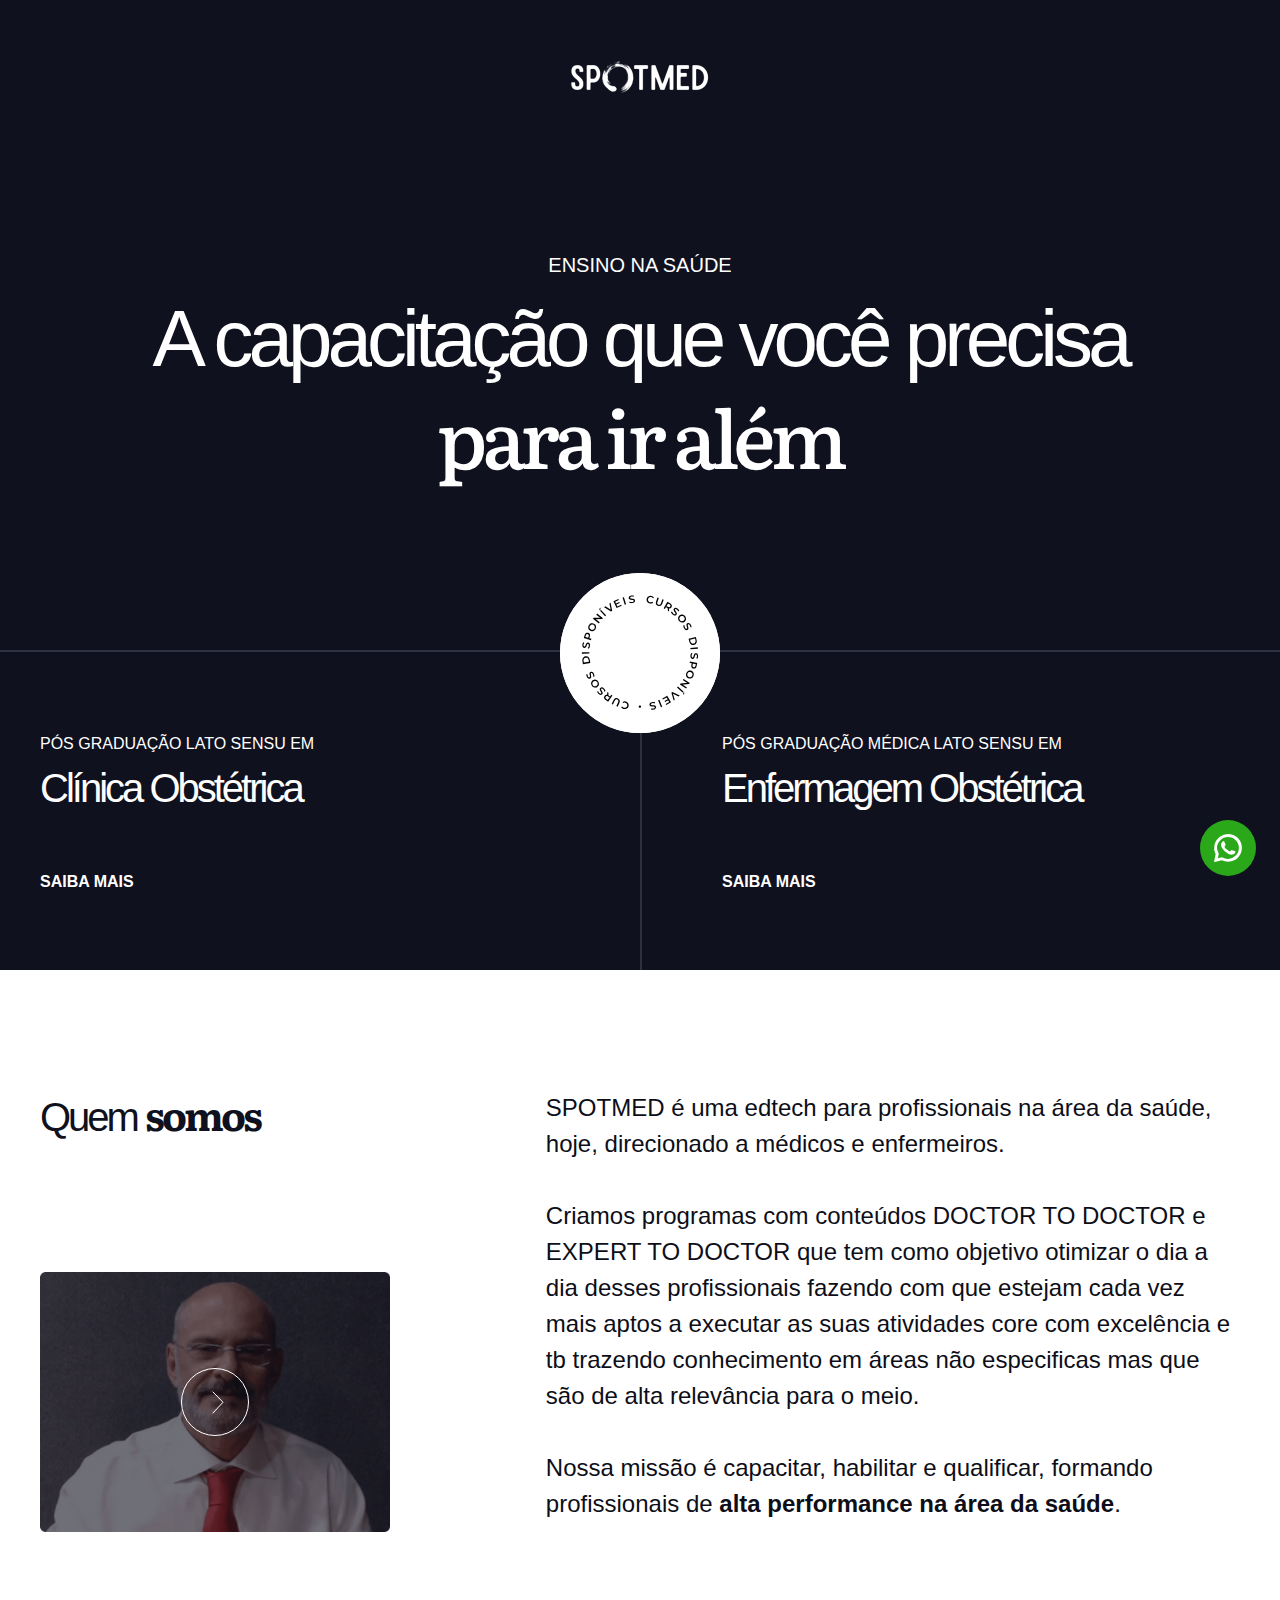
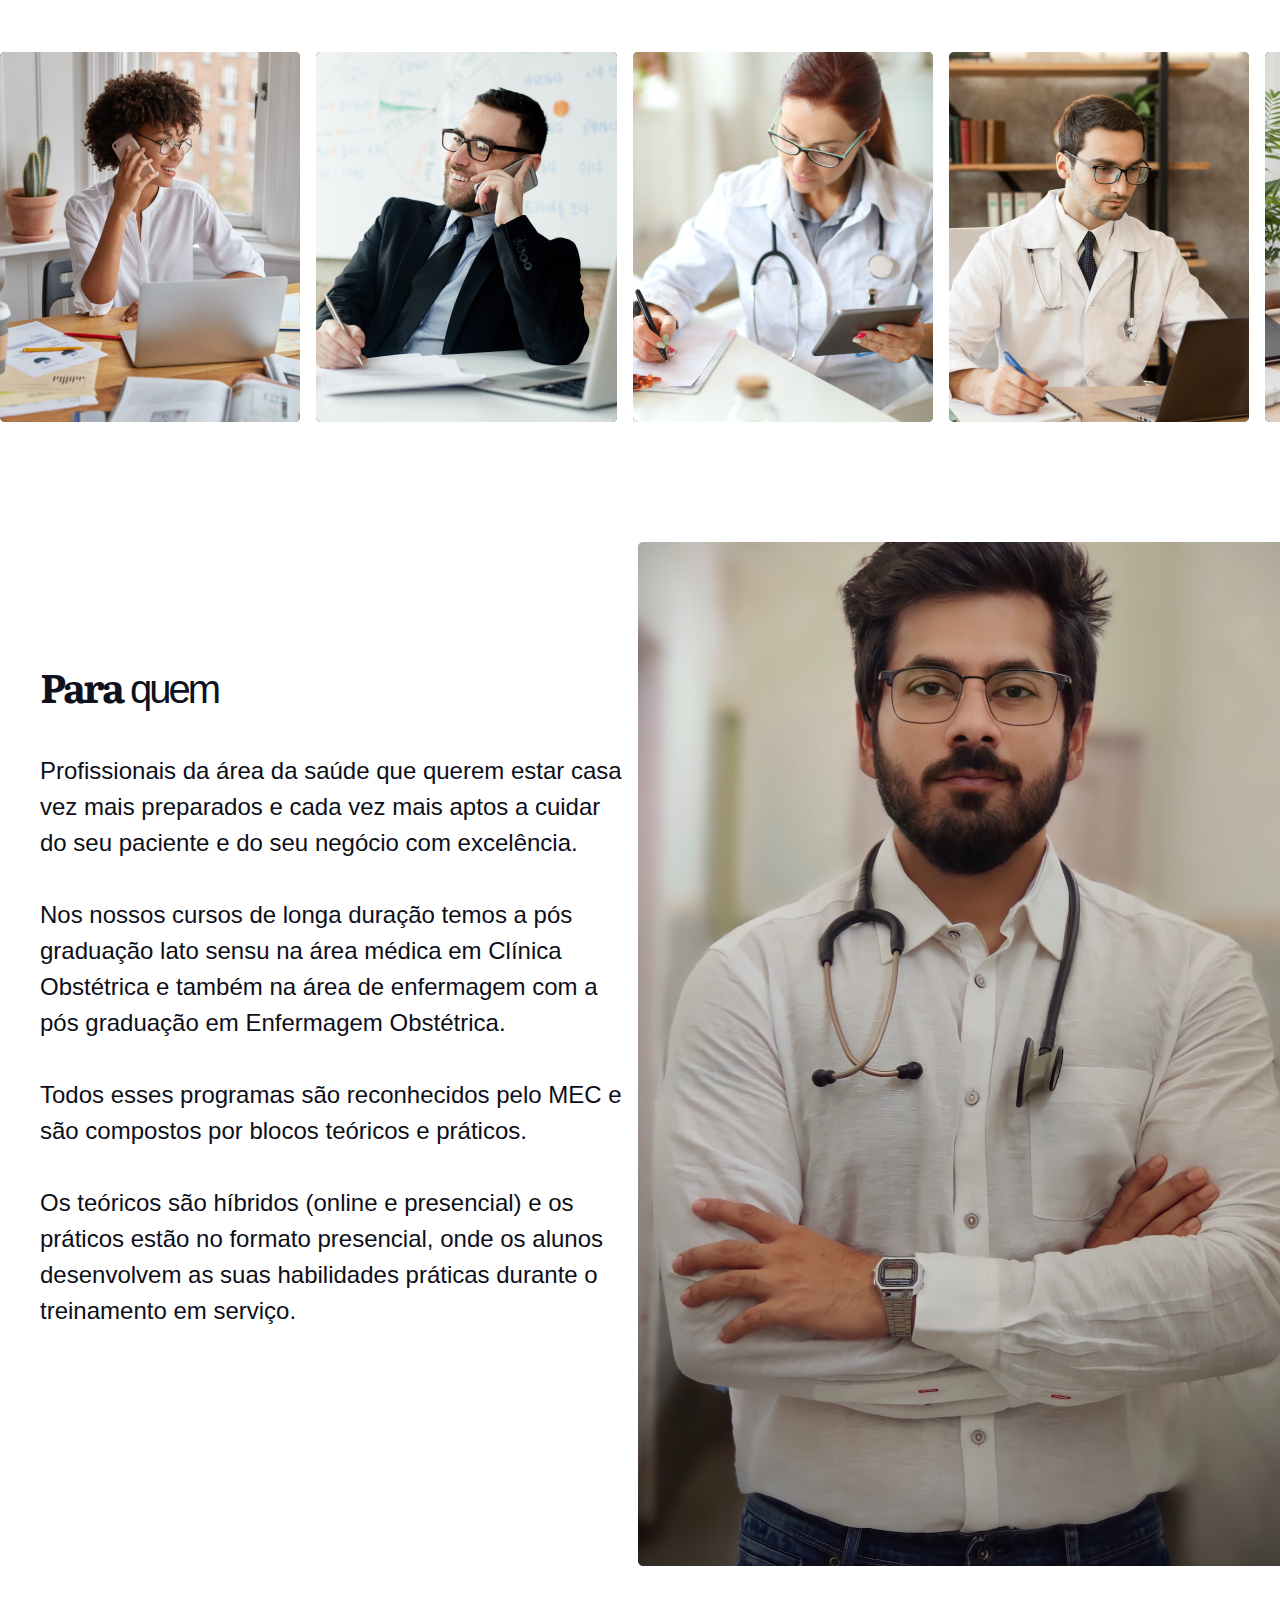
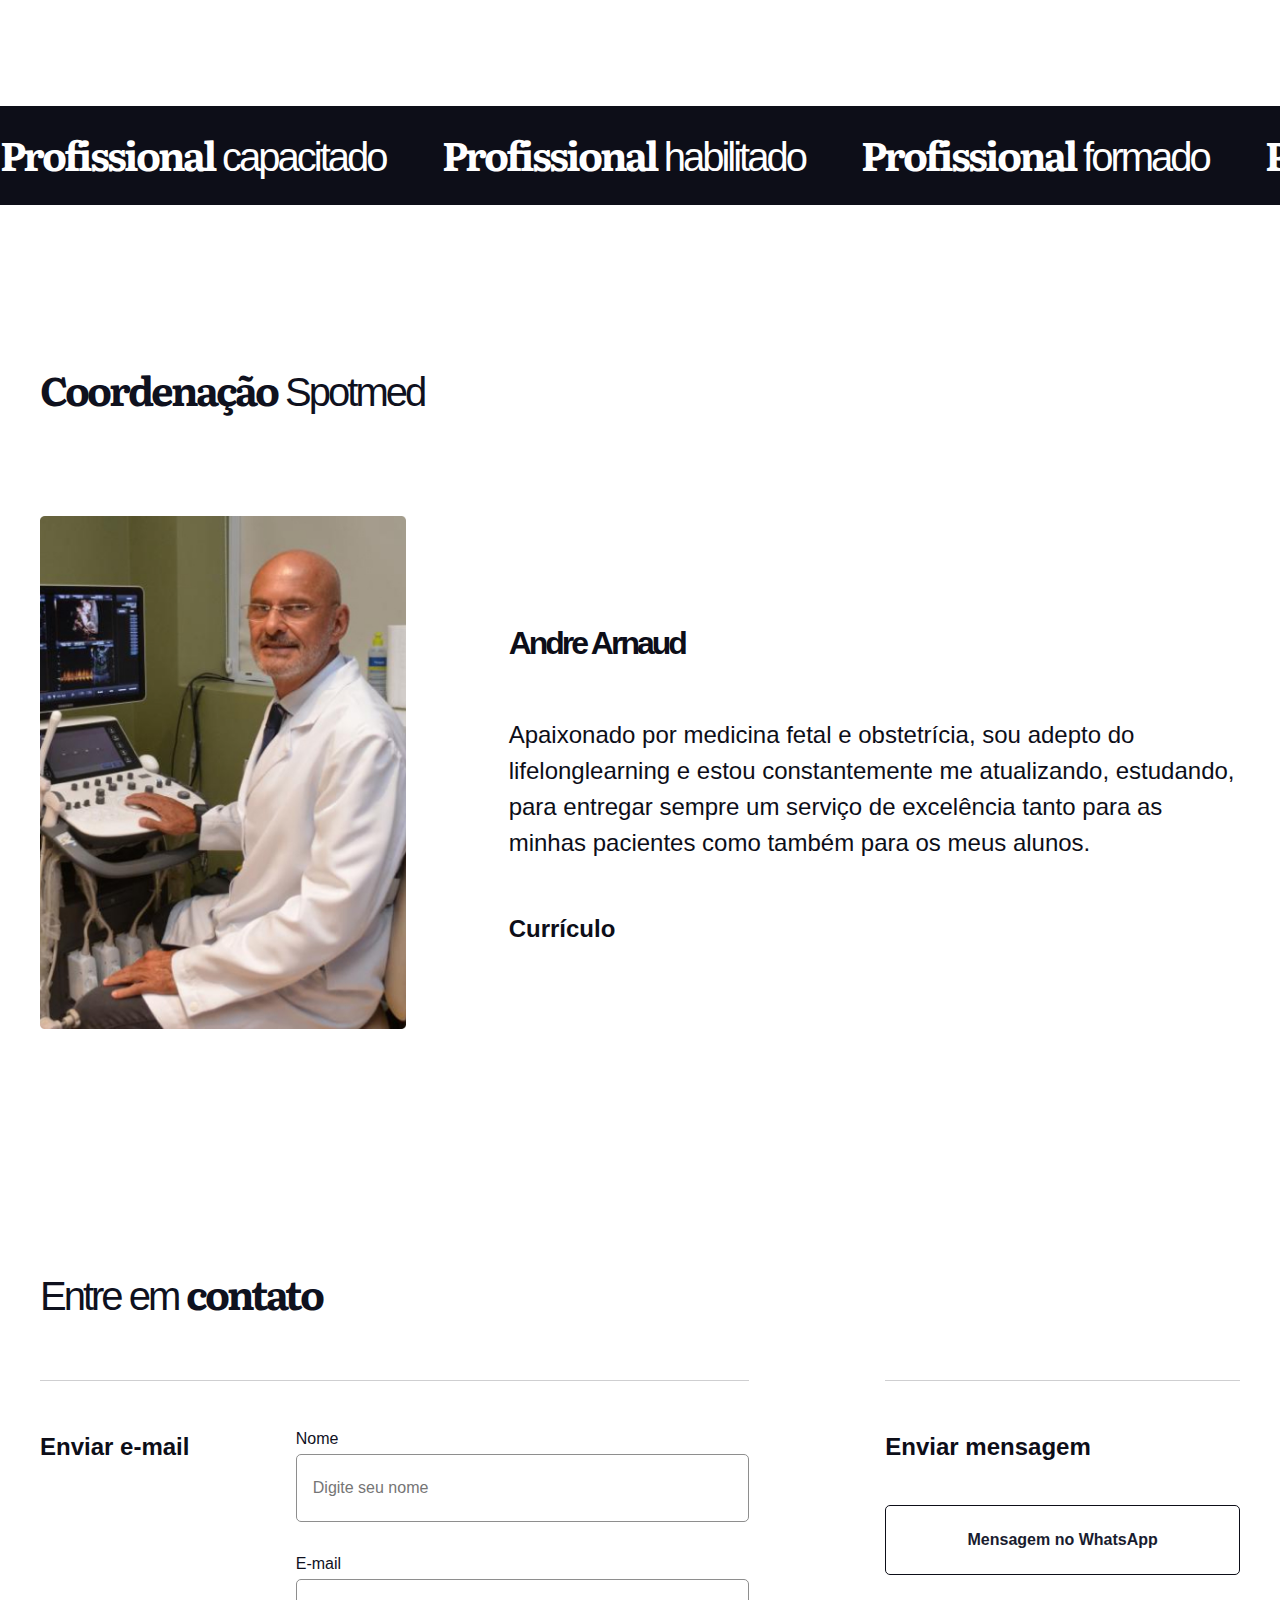
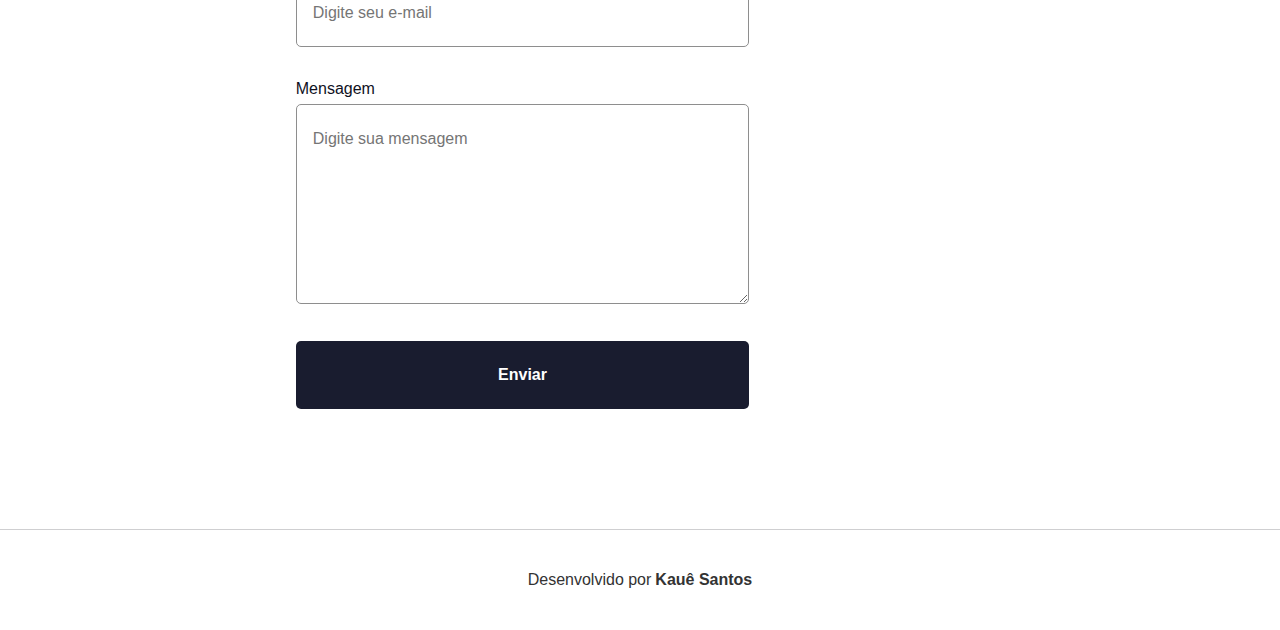
==== index.html @ 3d5985c7 "V1" ====
<!DOCTYPE html><!--  This site was created in Webflow. https://www.webflow.com  -->
<!--  Last Published: Fri Dec 16 2022 20:07:36 GMT+0000 (Coordinated Universal Time)  -->
<html data-wf-page="637b65adceb5f775b79959bf" data-wf-site="637b65adceb5f7bc689959be">
<head>
  <meta charset="utf-8">
  <title>Spotmed</title>
  <meta content="A capacitação que você precisa para ir além" name="description">
  <meta content="Spotmed" property="og:title">
  <meta content="A capacitação que você precisa para ir além" property="og:description">
  <meta content="https://uploads-ssl.webflow.com/637b65adceb5f7bc689959be/637e65fcff345bec35f8fdf8_spotmed-thumbnail.png" property="og:image">
  <meta content="Spotmed" property="twitter:title">
  <meta content="A capacitação que você precisa para ir além" property="twitter:description">
  <meta content="https://uploads-ssl.webflow.com/637b65adceb5f7bc689959be/637e65fcff345bec35f8fdf8_spotmed-thumbnail.png" property="twitter:image">
  <meta property="og:type" content="website">
  <meta content="summary_large_image" name="twitter:card">
  <meta content="width=device-width, initial-scale=1" name="viewport">
  <meta content="Webflow" name="generator">
  <link href="css/normalize.css" rel="stylesheet" type="text/css">
  <link href="css/webflow.css" rel="stylesheet" type="text/css">
  <link href="css/spotmed.webflow.css" rel="stylesheet" type="text/css">
  <script src="https://ajax.googleapis.com/ajax/libs/webfont/1.6.26/webfont.js" type="text/javascript"></script>
  <script type="text/javascript">WebFont.load({  google: {    families: ["Montserrat:100,100italic,200,200italic,300,300italic,400,400italic,500,500italic,600,600italic,700,700italic,800,800italic,900,900italic"]  }});</script>
  <!-- [if lt IE 9]><script src="https://cdnjs.cloudflare.com/ajax/libs/html5shiv/3.7.3/html5shiv.min.js" type="text/javascript"></script><![endif] -->
  <script type="text/javascript">!function(o,c){var n=c.documentElement,t=" w-mod-";n.className+=t+"js",("ontouchstart"in o||o.DocumentTouch&&c instanceof DocumentTouch)&&(n.className+=t+"touch")}(window,document);</script>
  <link href="images/favicon.ico" rel="shortcut icon" type="image/x-icon">
  <link href="images/webclip.png" rel="apple-touch-icon">
</head>
<body>
  <div class="page-wrapper">
    <div class="main-wrapper">
      <div class="section_top-bar">
        <div class="padding-global">
          <div class="container-medium">
            <div class="top-bar_wrapper">
              <a href="index.html" aria-current="page" class="w-inline-block w--current"><img src="images/logo.png" loading="eager" alt="" class="image-2"></a>
            </div>
          </div>
        </div>
      </div>
      <div class="section_hero">
        <div class="padding-global">
          <div class="container-medium">
            <div class="hero_heading">
              <div class="text-block-3">Ensino na saúde</div>
              <h1 class="heading_hero">A capacitação que você precisa <span class="text-span">para ir além</span></h1>
            </div>
          </div>
        </div>
      </div>
      <div class="section_courses">
        <div class="padding-global">
          <div class="container-medium">
            <div class="div-block">
              <div id="w-node-_5ee9c737-4571-f274-410d-9f2b45772393-b79959bf" class="div-block-4-copy">
                <div class="div-block-3">
                  <div class="text-block">PÓS GRADUAÇÃO LATO SENSU EM</div>
                  <h2>Clínica Obstétrica<br></h2>
                </div>
                <div data-w-id="163ac5d1-f07c-6638-040e-355cf6f81627" class="div-block-22">
                  <a href="https://andrearnaud.com.br/posgraduacao/medica" target="_blank" class="link">saiba mais</a>
                  <a href="https://andrearnaud.com.br/posgraduacao/medica" target="_blank" class="link">saiba mais</a>
                </div>
              </div>
              <div id="w-node-_576d6e1a-5d52-4723-5540-8eb349093f00-b79959bf" class="div-block-4">
                <div class="div-block-3">
                  <div class="text-block">pós graduação médica lato sensu em</div>
                  <h2>Enfermagem Obstétrica</h2>
                </div>
                <div data-w-id="7705d9a6-7704-c09e-1c40-583b5e34e525" class="div-block-24">
                  <a href="https://andrearnaud.com.br/posgraduacao/enfermagem/" target="_blank" class="link">saiba mais</a>
                  <a href="https://andrearnaud.com.br/posgraduacao/enfermagem/" target="_blank" class="link">saiba mais</a>
                </div>
              </div>
            </div>
          </div>
        </div>
        <div data-w-id="55543487-7013-89ac-0720-28fe3866031a" class="div-block-2"><img src="images/cursos-disponiveis-circulo.svg" loading="eager" alt=""></div>
      </div>
      <div class="section_about">
        <div class="padding-global">
          <div class="container-medium">
            <div class="div-block-5">
              <div id="w-node-_0c292c30-9548-0a54-a852-3260965dc331-b79959bf" class="div-block-19">
                <h2 class="heading-2">Quem <span class="text-span-2">somos</span></h2>
                <div data-w-id="49a273c5-d40f-835d-854b-d649c1923191" class="div-block-20"><img src="images/bg_video-andre.png" loading="lazy" sizes="(max-width: 479px) 89vw, (max-width: 767px) 90vw, (max-width: 991px) 92vw, 350px" srcset="images/bg_video-andre-p-500.png 500w, images/bg_video-andre-p-800.png 800w, images/bg_video-andre.png 936w" alt="" class="image-6"><img src="images/icon_play-video.svg" loading="lazy" alt="" class="image-7"></div>
              </div>
              <div id="w-node-_3ac12c4c-2788-8532-a6ae-b1ebdb1619be-b79959bf">
                <p>SPOTMED é uma edtech para profissionais na área da saúde, hoje, direcionado a médicos e enfermeiros. <br><br>Criamos programas com conteúdos DOCTOR TO DOCTOR e EXPERT TO DOCTOR que tem como objetivo otimizar o dia a dia desses profissionais fazendo com que estejam cada vez mais aptos a executar as suas atividades core com excelência e tb trazendo conhecimento em áreas não especificas mas que são de alta relevância para o meio. <br><br>Nossa missão é capacitar, habilitar e qualificar, formando profissionais de <strong>alta performance na área da saúde</strong>.</p>
              </div>
            </div>
          </div>
        </div>
        <div data-w-id="7ab8a951-f94f-a4a1-ee45-cb39a89fdb87" class="about_slide-photos"><img src="images/photo-slide-07.jpg" loading="eager" alt="" class="image"><img src="images/photo-slide-03.jpg" loading="eager" alt="" class="image"><img src="images/photo-slide-02.jpg" loading="eager" alt="" class="image"><img src="images/photo-slide-04.jpg" loading="eager" alt="" class="image"><img src="images/photo-slide-06.jpg" loading="eager" alt="" class="image"><img src="images/photo-slide-07.jpg" loading="eager" alt="" class="image"><img src="images/photo-slide-03.jpg" loading="eager" alt="" class="image"><img src="images/photo-slide-02.jpg" loading="eager" alt="" class="image"><img src="images/photo-slide-04.jpg" loading="eager" alt="" class="image"><img src="images/photo-slide-06.jpg" loading="eager" alt="" class="image"><img src="images/photo-slide-07.jpg" loading="eager" alt="" class="image"></div>
      </div>
      <div class="section_persona">
        <div class="padding-global">
          <div class="container-medium">
            <div class="div-block-8">
              <h2 class="heading-2"><span class="text-span-2">Para</span> quem</h2>
              <div class="div-block-18">
                <p>Profissionais da área da saúde que querem estar casa vez mais preparados e cada vez mais aptos a cuidar do seu paciente e do seu negócio com excelência.<br><br>Nos nossos cursos de longa duração temos a pós graduação lato sensu na área médica em Clínica Obstétrica e também na área de enfermagem com a pós graduação em Enfermagem Obstétrica. <br><br>Todos esses programas são reconhecidos pelo MEC e são compostos por blocos teóricos e práticos. <br><br>Os teóricos são híbridos (online e presencial) e os práticos estão no formato presencial, onde os alunos desenvolvem as suas habilidades práticas durante o treinamento em serviço.</p>
              </div>
            </div>
          </div>
        </div>
      </div>
      <div class="faixa_slide-text">
        <div data-w-id="21fd3f3d-d890-0472-a5e5-da6bb4104ad5" class="div-block-11">
          <h2 class="heading-3"><span class="text-span-2">Profissional</span> capacitado</h2>
          <h2 class="heading-3"><span class="text-span-2">Profissional</span> habilitado</h2>
          <h2 class="heading-3"><span class="text-span-2">Profissional</span> formado</h2>
          <h2 class="heading-3"><span class="text-span-2">Profissional</span> especializado</h2>
          <h2 class="heading-3"><span class="text-span-2">Profissional</span> qualificado</h2>
          <h2 class="heading-3"><span class="text-span-2">Profissional</span> atualizado</h2>
          <h2 class="heading-3"><span class="text-span-2">Profissional</span> capacitado</h2>
          <h2 class="heading-3"><span class="text-span-2">Profissional</span> habilitado</h2>
          <h2 class="heading-3"><span class="text-span-2">Profissional</span> formado</h2>
          <h2 class="heading-3"><span class="text-span-2">Profissional</span> especializado</h2>
          <h2 class="heading-3"><span class="text-span-2">Profissional</span> qualificado</h2>
          <h2 class="heading-3"><span class="text-span-2">Profissional</span> atualizado</h2>
        </div>
      </div>
      <div class="section_coordination">
        <div class="padding-global">
          <div class="container-medium">
            <h2 class="heading-2"><span class="text-span-2">Coordenação</span> Spotmed</h2>
            <div class="div-block-6">
              <div id="w-node-a9224ac8-de25-0161-07e4-67fb82f322cc-b79959bf"><img src="images/photo-andre-arnaud.jpg" loading="eager" alt="" class="image-5"></div>
              <div id="w-node-f9cae106-705c-5959-0cd9-8980eaf3cc8b-b79959bf" class="div-block-7">
                <h3>Andre Arnaud</h3>
                <p>Apaixonado por medicina fetal e obstetrícia, sou adepto do lifelonglearning e estou constantemente me atualizando, estudando, para entregar sempre um serviço de excelência tanto para as minhas pacientes como também para os meus alunos.</p>
                <div data-w-id="2bcd1726-b947-eb28-5178-3e3222792253" class="div-block-23">
                  <a href="http://buscatextual.cnpq.br/buscatextual/visualizacv.do?metodo=apresentar&amp;id=K8580417Y7" target="_blank" class="link-2">Currículo</a>
                  <a href="http://buscatextual.cnpq.br/buscatextual/visualizacv.do?metodo=apresentar&amp;id=K8580417Y7" target="_blank" class="link-2">Currículo</a>
                </div>
              </div>
            </div>
          </div>
        </div>
      </div>
      <div class="section_contact">
        <div class="padding-global">
          <div class="container-medium">
            <div>
              <h2 class="heading-2">Entre em <span class="text-span-2">contato</span></h2>
              <div class="div-block-13">
                <div id="w-node-_58e1477d-4371-394f-a081-03e56dda0ffb-b79959bf" class="block_email">
                  <p class="txt_enviar-email">Enviar e-mail</p>
                  <div class="html-embed w-embed">
                    <!--  Form  -->
                    <form action="https://paginas.rocks/capture" method="post">
                      <input id="id" name="id" type="hidden" value="671595">
                      <input id="mid" name="mid" type="hidden" value="671595">
                      <input id="pid" name="pid" type="hidden" value="21277876">
                      <input id="list_id" name="list_id" type="hidden" value="671595">
                      <input id="provider" name="provider" type="hidden" value="leadlovers">
                      <label style="font-weight: 500; font-size: 16px; color: #0f111e;" for="name">Nome</label>
                      <input style="font-size: 16px; margin-bottom: 32px; padding: 24px 16px 24px 16px; border: 1px solid #8E8E8E; border-radius: 5px; width: 100%;" class="form-control form-ll" id="name" name="name" placeholder="Digite seu nome" type="text">
                      <label style="font-weight: 500; font-size: 16px; color: #0f111e;" for="email">E-mail</label>
                      <input style="font-size: 16px; margin-bottom: 32px; padding: 24px 16px 24px 16px; border: 1px solid #8E8E8E; border-radius: 5px; width: 100%;" class="form-control form-ll" id="email" name="email" placeholder="Digite seu e-mail" type="text">
                      <label style="font-weight: 500; font-size: 16px; color: #0f111e;" for="message">Mensagem</label>
                      <textarea class="form-control form-ll" id="message" name="message" placeholder="Digite sua mensagem" maxlength="500" style="font-size: 16px; margin-bottom: 32px; padding: 24px 16px 24px 16px; border: 1px solid #8E8E8E; border-radius: 5px; width: 100%; height: 200px;"></textarea>
                      <button class="btn btn-danger" style="font-size: 16px; font-weight: 600; width: 100%; border-radius: 5px; color: #FFFFFF; padding: 24px 24px 24px 24px; background-color: #191C2F; border-color: rgba(0, 0, 0, 1) !important;" type="submit">Enviar</button>
                      <input type="hidden" id="source" name="source" value="">
                      <img src="https://llimages.com/redirect/redirect.aspx?A=V&p=21277876&m=671595" style="display: none;">
                    </form>
                  </div>
                </div>
                <div id="w-node-_35d7472b-c0cd-7012-dc5b-62f08a98d119-b79959bf" class="block_mensagem">
                  <p class="paragraph">Enviar mensagem</p>
                  <a href="#" class="button_whatsapp-large w-button">Mensagem no WhatsApp</a>
                </div>
              </div>
            </div>
          </div>
        </div>
      </div>
      <div class="section_footer">
        <div class="padding-global">
          <div class="container-medium">
            <div>
              <div class="text-block-2">Desenvolvido por <span class="text-span-3">Kauê Santos</span></div>
            </div>
          </div>
        </div>
      </div>
      <a href="#" class="button_whatsapp w-inline-block"><img src="images/whatsapp.svg" loading="lazy" alt="" class="image-3"></a>
      <div class="section_video-open">
        <div class="video_wrapper">
          <div data-w-id="3aadb43a-8c61-86a3-c6cd-2116520fdc55" class="button_close-video"><img src="images/close-icon.svg" loading="lazy" alt="" class="image-8"></div>
          <div style="padding-top:100%" class="video w-video w-embed"><iframe class="embedly-embed" src="https://cdn.embedly.com/widgets/media.html?src=https%3A%2F%2Fplayer.vimeo.com%2Fvideo%2F778666153%3Fh%3D84ac5a5f98%26app_id%3D122963&dntp=1&display_name=Vimeo&url=https%3A%2F%2Fvimeo.com%2F778666153&image=https%3A%2F%2Fi.vimeocdn.com%2Fvideo%2F1562709071-2de07488efa8539e9aec6b43dc40bc61bfb209578eea2a5b1afe8bd83ca4bcb4-d_640&key=96f1f04c5f4143bcb0f2e68c87d65feb&type=text%2Fhtml&schema=vimeo" scrolling="no" allowfullscreen="" title="CEO Spotmed"></iframe></div>
        </div>
      </div>
    </div>
  </div>
  <script src="https://d3e54v103j8qbb.cloudfront.net/js/jquery-3.5.1.min.dc5e7f18c8.js?site=637b65adceb5f7bc689959be" type="text/javascript" integrity="sha256-9/aliU8dGd2tb6OSsuzixeV4y/faTqgFtohetphbbj0=" crossorigin="anonymous"></script>
  <script src="js/webflow.js" type="text/javascript"></script>
  <!-- [if lte IE 9]><script src="https://cdnjs.cloudflare.com/ajax/libs/placeholders/3.0.2/placeholders.min.js"></script><![endif] -->
  <script src="https://paginas.rocks/scripts/capture/form/async-form-capture.js" async="" defer=""></script>
</body>
</html>
---- css/webflow.css ----
@font-face {
  font-family: 'webflow-icons';
  src: url("[data-uri]") format('truetype');
  font-weight: normal;
  font-style: normal;
}
[class^="w-icon-"],
[class*=" w-icon-"] {
  /* use !important to prevent issues with browser extensions that change fonts */
  font-family: 'webflow-icons' !important;
  speak: none;
  font-style: normal;
  font-weight: normal;
  font-variant: normal;
  text-transform: none;
  line-height: 1;
  /* Better Font Rendering =========== */
  -webkit-font-smoothing: antialiased;
  -moz-osx-font-smoothing: grayscale;
}
.w-icon-slider-right:before {
  content: "\e600";
}
.w-icon-slider-left:before {
  content: "\e601";
}
.w-icon-nav-menu:before {
  content: "\e602";
}
.w-icon-arrow-down:before,
.w-icon-dropdown-toggle:before {
  content: "\e603";
}
.w-icon-file-upload-remove:before {
  content: "\e900";
}
.w-icon-file-upload-icon:before {
  content: "\e903";
}
* {
  -webkit-box-sizing: border-box;
  -moz-box-sizing: border-box;
  box-sizing: border-box;
}
html {
  height: 100%;
}
body {
  margin: 0;
  min-height: 100%;
  background-color: #fff;
  font-family: Arial, sans-serif;
  font-size: 14px;
  line-height: 20px;
  color: #333;
}
img {
  max-width: 100%;
  vertical-align: middle;
  display: inline-block;
}
html.w-mod-touch * {
  background-attachment: scroll !important;
}
.w-block {
  display: block;
}
.w-inline-block {
  max-width: 100%;
  display: inline-block;
}
.w-clearfix:before,
.w-clearfix:after {
  content: " ";
  display: table;
  grid-column-start: 1;
  grid-row-start: 1;
  grid-column-end: 2;
  grid-row-end: 2;
}
.w-clearfix:after {
  clear: both;
}
.w-hidden {
  display: none;
}
.w-button {
  display: inline-block;
  padding: 9px 15px;
  background-color: #3898EC;
  color: white;
  border: 0;
  line-height: inherit;
  text-decoration: none;
  cursor: pointer;
  border-radius: 0;
}
input.w-button {
  -webkit-appearance: button;
}
html[data-w-dynpage] [data-w-cloak] {
  color: transparent !important;
}
.w-webflow-badge,
.w-webflow-badge * {
  position: static;
  left: auto;
  top: auto;
  right: auto;
  bottom: auto;
  z-index: auto;
  display: block;
  visibility: visible;
  overflow: visible;
  overflow-x: visible;
  overflow-y: visible;
  box-sizing: border-box;
  width: auto;
  height: auto;
  max-height: none;
  max-width: none;
  min-height: 0;
  min-width: 0;
  margin: 0;
  padding: 0;
  float: none;
  clear: none;
  border: 0 none transparent;
  border-radius: 0;
  background: none;
  background-image: none;
  background-position: 0% 0%;
  background-size: auto auto;
  background-repeat: repeat;
  background-origin: padding-box;
  background-clip: border-box;
  background-attachment: scroll;
  background-color: transparent;
  box-shadow: none;
  opacity: 1;
  transform: none;
  transition: none;
  direction: ltr;
  font-family: inherit;
  font-weight: inherit;
  color: inherit;
  font-size: inherit;
  line-height: inherit;
  font-style: inherit;
  font-variant: inherit;
  text-align: inherit;
  letter-spacing: inherit;
  text-decoration: inherit;
  text-indent: 0;
  text-transform: inherit;
  list-style-type: disc;
  text-shadow: none;
  font-smoothing: auto;
  vertical-align: baseline;
  cursor: inherit;
  white-space: inherit;
  word-break: normal;
  word-spacing: normal;
  word-wrap: normal;
}
.w-webflow-badge {
  position: fixed !important;
  display: inline-block !important;
  visibility: visible !important;
  z-index: 2147483647 !important;
  top: auto !important;
  right: 12px !important;
  bottom: 12px !important;
  left: auto !important;
  color: #AAADB0 !important;
  background-color: #fff !important;
  border-radius: 3px !important;
  padding: 6px 8px 6px 6px !important;
  font-size: 12px !important;
  opacity: 1 !important;
  line-height: 14px !important;
  text-decoration: none !important;
  transform: none !important;
  margin: 0 !important;
  width: auto !important;
  height: auto !important;
  overflow: visible !important;
  white-space: nowrap;
  box-shadow: 0 0 0 1px rgba(0, 0, 0, 0.1), 0px 1px 3px rgba(0, 0, 0, 0.1);
  cursor: pointer;
}
.w-webflow-badge > img {
  display: inline-block !important;
  visibility: visible !important;
  opacity: 1 !important;
  vertical-align: middle !important;
}
h1,
h2,
h3,
h4,
h5,
h6 {
  font-weight: bold;
  margin-bottom: 10px;
}
h1 {
  font-size: 38px;
  line-height: 44px;
  margin-top: 20px;
}
h2 {
  font-size: 32px;
  line-height: 36px;
  margin-top: 20px;
}
h3 {
  font-size: 24px;
  line-height: 30px;
  margin-top: 20px;
}
h4 {
  font-size: 18px;
  line-height: 24px;
  margin-top: 10px;
}
h5 {
  font-size: 14px;
  line-height: 20px;
  margin-top: 10px;
}
h6 {
  font-size: 12px;
  line-height: 18px;
  margin-top: 10px;
}
p {
  margin-top: 0;
  margin-bottom: 10px;
}
blockquote {
  margin: 0 0 10px 0;
  padding: 10px 20px;
  border-left: 5px solid #E2E2E2;
  font-size: 18px;
  line-height: 22px;
}
figure {
  margin: 0;
  margin-bottom: 10px;
}
figcaption {
  margin-top: 5px;
  text-align: center;
}
ul,
ol {
  margin-top: 0px;
  margin-bottom: 10px;
  padding-left: 40px;
}
.w-list-unstyled {
  padding-left: 0;
  list-style: none;
}
.w-embed:before,
.w-embed:after {
  content: " ";
  display: table;
  grid-column-start: 1;
  grid-row-start: 1;
  grid-column-end: 2;
  grid-row-end: 2;
}
.w-embed:after {
  clear: both;
}
.w-video {
  width: 100%;
  position: relative;
  padding: 0;
}
.w-video iframe,
.w-video object,
.w-video embed {
  position: absolute;
  top: 0;
  left: 0;
  width: 100%;
  height: 100%;
  border: none;
}
fieldset {
  padding: 0;
  margin: 0;
  border: 0;
}
button,
[type='button'],
[type='reset'] {
  border: 0;
  cursor: pointer;
  -webkit-appearance: button;
}
.w-form {
  margin: 0 0 15px;
}
.w-form-done {
  display: none;
  padding: 20px;
  text-align: center;
  background-color: #dddddd;
}
.w-form-fail {
  display: none;
  margin-top: 10px;
  padding: 10px;
  background-color: #ffdede;
}
label {
  display: block;
  margin-bottom: 5px;
  font-weight: bold;
}
.w-input,
.w-select {
  display: block;
  width: 100%;
  height: 38px;
  padding: 8px 12px;
  margin-bottom: 10px;
  font-size: 14px;
  line-height: 1.42857143;
  color: #333333;
  vertical-align: middle;
  background-color: #ffffff;
  border: 1px solid #cccccc;
}
.w-input:-moz-placeholder,
.w-select:-moz-placeholder {
  color: #999;
}
.w-input::-moz-placeholder,
.w-select::-moz-placeholder {
  color: #999;
  opacity: 1;
}
.w-input:-ms-input-placeholder,
.w-select:-ms-input-placeholder {
  color: #999;
}
.w-input::-webkit-input-placeholder,
.w-select::-webkit-input-placeholder {
  color: #999;
}
.w-input:focus,
.w-select:focus {
  border-color: #3898EC;
  outline: 0;
}
.w-input[disabled],
.w-select[disabled],
.w-input[readonly],
.w-select[readonly],
fieldset[disabled] .w-input,
fieldset[disabled] .w-select {
  cursor: not-allowed;
}
.w-input[disabled]:not(.w-input-disabled),
.w-select[disabled]:not(.w-input-disabled),
.w-input[readonly],
.w-select[readonly],
fieldset[disabled]:not(.w-input-disabled) .w-input,
fieldset[disabled]:not(.w-input-disabled) .w-select {
  background-color: #eeeeee;
}
textarea.w-input,
textarea.w-select {
  height: auto;
}
.w-select {
  background-color: #f3f3f3;
}
.w-select[multiple] {
  height: auto;
}
.w-form-label {
  display: inline-block;
  cursor: pointer;
  font-weight: normal;
  margin-bottom: 0px;
}
.w-radio {
  display: block;
  margin-bottom: 5px;
  padding-left: 20px;
}
.w-radio:before,
.w-radio:after {
  content: " ";
  display: table;
  grid-column-start: 1;
  grid-row-start: 1;
  grid-column-end: 2;
  grid-row-end: 2;
}
.w-radio:after {
  clear: both;
}
.w-radio-input {
  margin: 4px 0 0;
  margin-top: 1px \9;
  line-height: normal;
  float: left;
  margin-left: -20px;
}
.w-radio-input {
  margin-top: 3px;
}
.w-file-upload {
  display: block;
  margin-bottom: 10px;
}
.w-file-upload-input {
  width: 0.1px;
  height: 0.1px;
  opacity: 0;
  overflow: hidden;
  position: absolute;
  z-index: -100;
}
.w-file-upload-default,
.w-file-upload-uploading,
.w-file-upload-success {
  display: inline-block;
  color: #333333;
}
.w-file-upload-error {
  display: block;
  margin-top: 10px;
}
.w-file-upload-default.w-hidden,
.w-file-upload-uploading.w-hidden,
.w-file-upload-error.w-hidden,
.w-file-upload-success.w-hidden {
  display: none;
}
.w-file-upload-uploading-btn {
  display: flex;
  font-size: 14px;
  font-weight: normal;
  cursor: pointer;
  margin: 0;
  padding: 8px 12px;
  border: 1px solid #cccccc;
  background-color: #fafafa;
}
.w-file-upload-file {
  display: flex;
  flex-grow: 1;
  justify-content: space-between;
  margin: 0;
  padding: 8px 9px 8px 11px;
  border: 1px solid #cccccc;
  background-color: #fafafa;
}
.w-file-upload-file-name {
  font-size: 14px;
  font-weight: normal;
  display: block;
}
.w-file-remove-link {
  margin-top: 3px;
  margin-left: 10px;
  width: auto;
  height: auto;
  padding: 3px;
  display: block;
  cursor: pointer;
}
.w-icon-file-upload-remove {
  margin: auto;
  font-size: 10px;
}
.w-file-upload-error-msg {
  display: inline-block;
  color: #ea384c;
  padding: 2px 0;
}
.w-file-upload-info {
  display: inline-block;
  line-height: 38px;
  padding: 0 12px;
}
.w-file-upload-label {
  display: inline-block;
  font-size: 14px;
  font-weight: normal;
  cursor: pointer;
  margin: 0;
  padding: 8px 12px;
  border: 1px solid #cccccc;
  background-color: #fafafa;
}
.w-icon-file-upload-icon,
.w-icon-file-upload-uploading {
  display: inline-block;
  margin-right: 8px;
  width: 20px;
}
.w-icon-file-upload-uploading {
  height: 20px;
}
.w-container {
  margin-left: auto;
  margin-right: auto;
  max-width: 940px;
}
.w-container:before,
.w-container:after {
  content: " ";
  display: table;
  grid-column-start: 1;
  grid-row-start: 1;
  grid-column-end: 2;
  grid-row-end: 2;
}
.w-container:after {
  clear: both;
}
.w-container .w-row {
  margin-left: -10px;
  margin-right: -10px;
}
.w-row:before,
.w-row:after {
  content: " ";
  display: table;
  grid-column-start: 1;
  grid-row-start: 1;
  grid-column-end: 2;
  grid-row-end: 2;
}
.w-row:after {
  clear: both;
}
.w-row .w-row {
  margin-left: 0;
  margin-right: 0;
}
.w-col {
  position: relative;
  float: left;
  width: 100%;
  min-height: 1px;
  padding-left: 10px;
  padding-right: 10px;
}
.w-col .w-col {
  padding-left: 0;
  padding-right: 0;
}
.w-col-1 {
  width: 8.33333333%;
}
.w-col-2 {
  width: 16.66666667%;
}
.w-col-3 {
  width: 25%;
}
.w-col-4 {
  width: 33.33333333%;
}
.w-col-5 {
  width: 41.66666667%;
}
.w-col-6 {
  width: 50%;
}
.w-col-7 {
  width: 58.33333333%;
}
.w-col-8 {
  width: 66.66666667%;
}
.w-col-9 {
  width: 75%;
}
.w-col-10 {
  width: 83.33333333%;
}
.w-col-11 {
  width: 91.66666667%;
}
.w-col-12 {
  width: 100%;
}
.w-hidden-main {
  display: none !important;
}
@media screen and (max-width: 991px) {
  .w-container {
    max-width: 728px;
  }
  .w-hidden-main {
    display: inherit !important;
  }
  .w-hidden-medium {
    display: none !important;
  }
  .w-col-medium-1 {
    width: 8.33333333%;
  }
  .w-col-medium-2 {
    width: 16.66666667%;
  }
  .w-col-medium-3 {
    width: 25%;
  }
  .w-col-medium-4 {
    width: 33.33333333%;
  }
  .w-col-medium-5 {
    width: 41.66666667%;
  }
  .w-col-medium-6 {
    width: 50%;
  }
  .w-col-medium-7 {
    width: 58.33333333%;
  }
  .w-col-medium-8 {
    width: 66.66666667%;
  }
  .w-col-medium-9 {
    width: 75%;
  }
  .w-col-medium-10 {
    width: 83.33333333%;
  }
  .w-col-medium-11 {
    width: 91.66666667%;
  }
  .w-col-medium-12 {
    width: 100%;
  }
  .w-col-stack {
    width: 100%;
    left: auto;
    right: auto;
  }
}
@media screen and (max-width: 767px) {
  .w-hidden-main {
    display: inherit !important;
  }
  .w-hidden-medium {
    display: inherit !important;
  }
  .w-hidden-small {
    display: none !important;
  }
  .w-row,
  .w-container .w-row {
    margin-left: 0;
    margin-right: 0;
  }
  .w-col {
    width: 100%;
    left: auto;
    right: auto;
  }
  .w-col-small-1 {
    width: 8.33333333%;
  }
  .w-col-small-2 {
    width: 16.66666667%;
  }
  .w-col-small-3 {
    width: 25%;
  }
  .w-col-small-4 {
    width: 33.33333333%;
  }
  .w-col-small-5 {
    width: 41.66666667%;
  }
  .w-col-small-6 {
    width: 50%;
  }
  .w-col-small-7 {
    width: 58.33333333%;
  }
  .w-col-small-8 {
    width: 66.66666667%;
  }
  .w-col-small-9 {
    width: 75%;
  }
  .w-col-small-10 {
    width: 83.33333333%;
  }
  .w-col-small-11 {
    width: 91.66666667%;
  }
  .w-col-small-12 {
    width: 100%;
  }
}
@media screen and (max-width: 479px) {
  .w-container {
    max-width: none;
  }
  .w-hidden-main {
    display: inherit !important;
  }
  .w-hidden-medium {
    display: inherit !important;
  }
  .w-hidden-small {
    display: inherit !important;
  }
  .w-hidden-tiny {
    display: none !important;
  }
  .w-col {
    width: 100%;
  }
  .w-col-tiny-1 {
    width: 8.33333333%;
  }
  .w-col-tiny-2 {
    width: 16.66666667%;
  }
  .w-col-tiny-3 {
    width: 25%;
  }
  .w-col-tiny-4 {
    width: 33.33333333%;
  }
  .w-col-tiny-5 {
    width: 41.66666667%;
  }
  .w-col-tiny-6 {
    width: 50%;
  }
  .w-col-tiny-7 {
    width: 58.33333333%;
  }
  .w-col-tiny-8 {
    width: 66.66666667%;
  }
  .w-col-tiny-9 {
    width: 75%;
  }
  .w-col-tiny-10 {
    width: 83.33333333%;
  }
  .w-col-tiny-11 {
    width: 91.66666667%;
  }
  .w-col-tiny-12 {
    width: 100%;
  }
}
.w-widget {
  position: relative;
}
.w-widget-map {
  width: 100%;
  height: 400px;
}
.w-widget-map label {
  width: auto;
  display: inline;
}
.w-widget-map img {
  max-width: inherit;
}
.w-widget-map .gm-style-iw {
  text-align: center;
}
.w-widget-map .gm-style-iw > button {
  display: none !important;
}
.w-widget-twitter {
  overflow: hidden;
}
.w-widget-twitter-count-shim {
  display: inline-block;
  vertical-align: top;
  position: relative;
  width: 28px;
  height: 20px;
  text-align: center;
  background: white;
  border: #758696 solid 1px;
  border-radius: 3px;
}
.w-widget-twitter-count-shim * {
  pointer-events: none;
  -webkit-user-select: none;
  -moz-user-select: none;
  -ms-user-select: none;
  user-select: none;
}
.w-widget-twitter-count-shim .w-widget-twitter-count-inner {
  position: relative;
  font-size: 15px;
  line-height: 12px;
  text-align: center;
  color: #999;
  font-family: serif;
}
.w-widget-twitter-count-shim .w-widget-twitter-count-clear {
  position: relative;
  display: block;
}
.w-widget-twitter-count-shim.w--large {
  width: 36px;
  height: 28px;
}
.w-widget-twitter-count-shim.w--large .w-widget-twitter-count-inner {
  font-size: 18px;
  line-height: 18px;
}
.w-widget-twitter-count-shim:not(.w--vertical) {
  margin-left: 5px;
  margin-right: 8px;
}
.w-widget-twitter-count-shim:not(.w--vertical).w--large {
  margin-left: 6px;
}
.w-widget-twitter-count-shim:not(.w--vertical):before,
.w-widget-twitter-count-shim:not(.w--vertical):after {
  top: 50%;
  left: 0;
  border: solid transparent;
  content: ' ';
  height: 0;
  width: 0;
  position: absolute;
  pointer-events: none;
}
.w-widget-twitter-count-shim:not(.w--vertical):before {
  border-color: rgba(117, 134, 150, 0);
  border-right-color: #5d6c7b;
  border-width: 4px;
  margin-left: -9px;
  margin-top: -4px;
}
.w-widget-twitter-count-shim:not(.w--vertical).w--large:before {
  border-width: 5px;
  margin-left: -10px;
  margin-top: -5px;
}
.w-widget-twitter-count-shim:not(.w--vertical):after {
  border-color: rgba(255, 255, 255, 0);
  border-right-color: white;
  border-width: 4px;
  margin-left: -8px;
  margin-top: -4px;
}
.w-widget-twitter-count-shim:not(.w--vertical).w--large:after {
  border-width: 5px;
  margin-left: -9px;
  margin-top: -5px;
}
.w-widget-twitter-count-shim.w--vertical {
  width: 61px;
  height: 33px;
  margin-bottom: 8px;
}
.w-widget-twitter-count-shim.w--vertical:before,
.w-widget-twitter-count-shim.w--vertical:after {
  top: 100%;
  left: 50%;
  border: solid transparent;
  content: ' ';
  height: 0;
  width: 0;
  position: absolute;
  pointer-events: none;
}
.w-widget-twitter-count-shim.w--vertical:before {
  border-color: rgba(117, 134, 150, 0);
  border-top-color: #5d6c7b;
  border-width: 5px;
  margin-left: -5px;
}
.w-widget-twitter-count-shim.w--vertical:after {
  border-color: rgba(255, 255, 255, 0);
  border-top-color: white;
  border-width: 4px;
  margin-left: -4px;
}
.w-widget-twitter-count-shim.w--vertical .w-widget-twitter-count-inner {
  font-size: 18px;
  line-height: 22px;
}
.w-widget-twitter-count-shim.w--vertical.w--large {
  width: 76px;
}
.w-background-video {
  position: relative;
  overflow: hidden;
  height: 500px;
  color: white;
}
.w-background-video > video {
  background-size: cover;
  background-position: 50% 50%;
  position: absolute;
  margin: auto;
  width: 100%;
  height: 100%;
  right: -100%;
  bottom: -100%;
  top: -100%;
  left: -100%;
  object-fit: cover;
  z-index: -100;
}
.w-background-video > video::-webkit-media-controls-start-playback-button {
  display: none !important;
  -webkit-appearance: none;
}
.w-background-video--control {
  position: absolute;
  bottom: 1em;
  right: 1em;
  background-color: transparent;
  padding: 0;
}
.w-background-video--control > [hidden] {
  display: none !important;
}
.w-slider {
  position: relative;
  height: 300px;
  text-align: center;
  background: #dddddd;
  clear: both;
  -webkit-tap-highlight-color: rgba(0, 0, 0, 0);
  tap-highlight-color: rgba(0, 0, 0, 0);
}
.w-slider-mask {
  position: relative;
  display: block;
  overflow: hidden;
  z-index: 1;
  left: 0;
  right: 0;
  height: 100%;
  white-space: nowrap;
}
.w-slide {
  position: relative;
  display: inline-block;
  vertical-align: top;
  width: 100%;
  height: 100%;
  white-space: normal;
  text-align: left;
}
.w-slider-nav {
  position: absolute;
  z-index: 2;
  top: auto;
  right: 0;
  bottom: 0;
  left: 0;
  margin: auto;
  padding-top: 10px;
  height: 40px;
  text-align: center;
  -webkit-tap-highlight-color: rgba(0, 0, 0, 0);
  tap-highlight-color: rgba(0, 0, 0, 0);
}
.w-slider-nav.w-round > div {
  border-radius: 100%;
}
.w-slider-nav.w-num > div {
  width: auto;
  height: auto;
  padding: 0.2em 0.5em;
  font-size: inherit;
  line-height: inherit;
}
.w-slider-nav.w-shadow > div {
  box-shadow: 0 0 3px rgba(51, 51, 51, 0.4);
}
.w-slider-nav-invert {
  color: #fff;
}
.w-slider-nav-invert > div {
  background-color: rgba(34, 34, 34, 0.4);
}
.w-slider-nav-invert > div.w-active {
  background-color: #222;
}
.w-slider-dot {
  position: relative;
  display: inline-block;
  width: 1em;
  height: 1em;
  background-color: rgba(255, 255, 255, 0.4);
  cursor: pointer;
  margin: 0 3px 0.5em;
  transition: background-color 100ms, color 100ms;
}
.w-slider-dot.w-active {
  background-color: #fff;
}
.w-slider-dot:focus {
  outline: none;
  box-shadow: 0px 0px 0px 2px #fff;
}
.w-slider-dot:focus.w-active {
  box-shadow: none;
}
.w-slider-arrow-left,
.w-slider-arrow-right {
  position: absolute;
  width: 80px;
  top: 0;
  right: 0;
  bottom: 0;
  left: 0;
  margin: auto;
  cursor: pointer;
  overflow: hidden;
  color: white;
  font-size: 40px;
  -webkit-tap-highlight-color: rgba(0, 0, 0, 0);
  tap-highlight-color: rgba(0, 0, 0, 0);
  -webkit-user-select: none;
  -moz-user-select: none;
  -ms-user-select: none;
  user-select: none;
}
.w-slider-arrow-left [class^='w-icon-'],
.w-slider-arrow-right [class^='w-icon-'],
.w-slider-arrow-left [class*=' w-icon-'],
.w-slider-arrow-right [class*=' w-icon-'] {
  position: absolute;
}
.w-slider-arrow-left:focus,
.w-slider-arrow-right:focus {
  outline: 0;
}
.w-slider-arrow-left {
  z-index: 3;
  right: auto;
}
.w-slider-arrow-right {
  z-index: 4;
  left: auto;
}
.w-icon-slider-left,
.w-icon-slider-right {
  top: 0;
  right: 0;
  bottom: 0;
  left: 0;
  margin: auto;
  width: 1em;
  height: 1em;
}
.w-slider-aria-label {
  border: 0;
  clip: rect(0 0 0 0);
  height: 1px;
  margin: -1px;
  overflow: hidden;
  padding: 0;
  position: absolute;
  width: 1px;
}
.w-slider-force-show {
  display: block !important;
}
.w-dropdown {
  display: inline-block;
  position: relative;
  text-align: left;
  margin-left: auto;
  margin-right: auto;
  z-index: 900;
}
.w-dropdown-btn,
.w-dropdown-toggle,
.w-dropdown-link {
  position: relative;
  vertical-align: top;
  text-decoration: none;
  color: #222222;
  padding: 20px;
  text-align: left;
  margin-left: auto;
  margin-right: auto;
  white-space: nowrap;
}
.w-dropdown-toggle {
  -webkit-user-select: none;
  -moz-user-select: none;
  -ms-user-select: none;
  user-select: none;
  display: inline-block;
  cursor: pointer;
  padding-right: 40px;
}
.w-dropdown-toggle:focus {
  outline: 0;
}
.w-icon-dropdown-toggle {
  position: absolute;
  top: 0;
  right: 0;
  bottom: 0;
  margin: auto;
  margin-right: 20px;
  width: 1em;
  height: 1em;
}
.w-dropdown-list {
  position: absolute;
  background: #dddddd;
  display: none;
  min-width: 100%;
}
.w-dropdown-list.w--open {
  display: block;
}
.w-dropdown-link {
  padding: 10px 20px;
  display: block;
  color: #222222;
}
.w-dropdown-link.w--current {
  color: #0082f3;
}
.w-dropdown-link:focus {
  outline: 0;
}
@media screen and (max-width: 767px) {
  .w-nav-brand {
    padding-left: 10px;
  }
}
/**
 * ## Note
 * Safari (on both iOS and OS X) does not handle viewport units (vh, vw) well.
 * For example percentage units do not work on descendants of elements that
 * have any dimensions expressed in viewport units. It also doesn’t handle them at
 * all in `calc()`.
 */
/**
 * Wrapper around all lightbox elements
 *
 * 1. Since the lightbox can receive focus, IE also gives it an outline.
 * 2. Fixes flickering on Chrome when a transition is in progress
 *    underneath the lightbox.
 */
.w-lightbox-backdrop {
  color: #000;
  cursor: auto;
  font-family: serif;
  font-size: medium;
  font-style: normal;
  font-variant: normal;
  font-weight: normal;
  letter-spacing: normal;
  line-height: normal;
  list-style: disc;
  text-align: start;
  text-indent: 0;
  text-shadow: none;
  text-transform: none;
  visibility: visible;
  white-space: normal;
  word-break: normal;
  word-spacing: normal;
  word-wrap: normal;
  position: fixed;
  top: 0;
  right: 0;
  bottom: 0;
  left: 0;
  color: #fff;
  font-family: "Helvetica Neue", Helvetica, Ubuntu, "Segoe UI", Verdana, sans-serif;
  font-size: 17px;
  line-height: 1.2;
  font-weight: 300;
  text-align: center;
  background: rgba(0, 0, 0, 0.9);
  z-index: 2000;
  outline: 0;
  /* 1 */
  opacity: 0;
  -webkit-user-select: none;
  -moz-user-select: none;
  -ms-user-select: none;
  -webkit-tap-highlight-color: transparent;
  -webkit-transform: translate(0, 0);
  /* 2 */
}
/**
 * Neat trick to bind the rubberband effect to our canvas instead of the whole
 * document on iOS. It also prevents a bug that causes the document underneath to scroll.
 */
.w-lightbox-backdrop,
.w-lightbox-container {
  height: 100%;
  overflow: auto;
  -webkit-overflow-scrolling: touch;
}
.w-lightbox-content {
  position: relative;
  height: 100vh;
  overflow: hidden;
}
.w-lightbox-view {
  position: absolute;
  width: 100vw;
  height: 100vh;
  opacity: 0;
}
.w-lightbox-view:before {
  content: "";
  height: 100vh;
}
/* .w-lightbox-content */
.w-lightbox-group,
.w-lightbox-group .w-lightbox-view,
.w-lightbox-group .w-lightbox-view:before {
  height: 86vh;
}
.w-lightbox-frame,
.w-lightbox-view:before {
  display: inline-block;
  vertical-align: middle;
}
/*
 * 1. Remove default margin set by user-agent on the <figure> element.
 */
.w-lightbox-figure {
  position: relative;
  margin: 0;
  /* 1 */
}
.w-lightbox-group .w-lightbox-figure {
  cursor: pointer;
}
/**
 * IE adds image dimensions as width and height attributes on the IMG tag,
 * but we need both width and height to be set to auto to enable scaling.
 */
.w-lightbox-img {
  width: auto;
  height: auto;
  max-width: none;
}
/**
 * 1. Reset if style is set by user on "All Images"
 */
.w-lightbox-image {
  display: block;
  float: none;
  /* 1 */
  max-width: 100vw;
  max-height: 100vh;
}
.w-lightbox-group .w-lightbox-image {
  max-height: 86vh;
}
.w-lightbox-caption {
  position: absolute;
  right: 0;
  bottom: 0;
  left: 0;
  padding: 0.5em 1em;
  background: rgba(0, 0, 0, 0.4);
  text-align: left;
  text-overflow: ellipsis;
  white-space: nowrap;
  overflow: hidden;
}
.w-lightbox-embed {
  position: absolute;
  top: 0;
  right: 0;
  bottom: 0;
  left: 0;
  width: 100%;
  height: 100%;
}
.w-lightbox-control {
  position: absolute;
  top: 0;
  width: 4em;
  background-size: 24px;
  background-repeat: no-repeat;
  background-position: center;
  cursor: pointer;
  -webkit-transition: all 0.3s;
  transition: all 0.3s;
}
.w-lightbox-left {
  display: none;
  bottom: 0;
  left: 0;
  /* <svg xmlns="http://www.w3.org/2000/svg" viewBox="-20 0 24 40" width="24" height="40"><g transform="rotate(45)"><path d="m0 0h5v23h23v5h-28z" opacity=".4"/><path d="m1 1h3v23h23v3h-26z" fill="#fff"/></g></svg> */
  background-image: url("[data-uri]");
}
.w-lightbox-right {
  display: none;
  right: 0;
  bottom: 0;
  /* <svg xmlns="http://www.w3.org/2000/svg" viewBox="-4 0 24 40" width="24" height="40"><g transform="rotate(45)"><path d="m0-0h28v28h-5v-23h-23z" opacity=".4"/><path d="m1 1h26v26h-3v-23h-23z" fill="#fff"/></g></svg> */
  background-image: url("[data-uri]");
}
/*
 * Without specifying the with and height inside the SVG, all versions of IE render the icon too small.
 * The bug does not seem to manifest itself if the elements are tall enough such as the above arrows.
 * (http://stackoverflow.com/questions/16092114/background-size-differs-in-internet-explorer)
 */
.w-lightbox-close {
  right: 0;
  height: 2.6em;
  /* <svg xmlns="http://www.w3.org/2000/svg" viewBox="-4 0 18 17" width="18" height="17"><g transform="rotate(45)"><path d="m0 0h7v-7h5v7h7v5h-7v7h-5v-7h-7z" opacity=".4"/><path d="m1 1h7v-7h3v7h7v3h-7v7h-3v-7h-7z" fill="#fff"/></g></svg> */
  background-image: url("[data-uri]");
  background-size: 18px;
}
/**
 * 1. All IE versions add extra space at the bottom without this.
 */
.w-lightbox-strip {
  position: absolute;
  bottom: 0;
  left: 0;
  right: 0;
  padding: 0 1vh;
  line-height: 0;
  /* 1 */
  white-space: nowrap;
  overflow-x: auto;
  overflow-y: hidden;
}
/*
 * 1. We use content-box to avoid having to do `width: calc(10vh + 2vw)`
 *    which doesn’t work in Safari anyway.
 * 2. Chrome renders images pixelated when switching to GPU. Making sure
 *    the parent is also rendered on the GPU (by setting translate3d for
 *    example) fixes this behavior.
 */
.w-lightbox-item {
  display: inline-block;
  width: 10vh;
  padding: 2vh 1vh;
  box-sizing: content-box;
  /* 1 */
  cursor: pointer;
  -webkit-transform: translate3d(0, 0, 0);
  /* 2 */
}
.w-lightbox-active {
  opacity: 0.3;
}
.w-lightbox-thumbnail {
  position: relative;
  height: 10vh;
  background: #222;
  overflow: hidden;
}
.w-lightbox-thumbnail-image {
  position: absolute;
  top: 0;
  left: 0;
}
.w-lightbox-thumbnail .w-lightbox-tall {
  top: 50%;
  width: 100%;
  -webkit-transform: translate(0, -50%);
  -ms-transform: translate(0, -50%);
  transform: translate(0, -50%);
}
.w-lightbox-thumbnail .w-lightbox-wide {
  left: 50%;
  height: 100%;
  -webkit-transform: translate(-50%, 0);
  -ms-transform: translate(-50%, 0);
  transform: translate(-50%, 0);
}
/*
 * Spinner
 *
 * Absolute pixel values are used to avoid rounding errors that would cause
 * the white spinning element to be misaligned with the track.
 */
.w-lightbox-spinner {
  position: absolute;
  top: 50%;
  left: 50%;
  box-sizing: border-box;
  width: 40px;
  height: 40px;
  margin-top: -20px;
  margin-left: -20px;
  border: 5px solid rgba(0, 0, 0, 0.4);
  border-radius: 50%;
  -webkit-animation: spin 0.8s infinite linear;
  animation: spin 0.8s infinite linear;
}
.w-lightbox-spinner:after {
  content: "";
  position: absolute;
  top: -4px;
  right: -4px;
  bottom: -4px;
  left: -4px;
  border: 3px solid transparent;
  border-bottom-color: #fff;
  border-radius: 50%;
}
/*
 * Utility classes
 */
.w-lightbox-hide {
  display: none;
}
.w-lightbox-noscroll {
  overflow: hidden;
}
@media (min-width: 768px) {
  .w-lightbox-content {
    height: 96vh;
    margin-top: 2vh;
  }
  .w-lightbox-view,
  .w-lightbox-view:before {
    height: 96vh;
  }
  /* .w-lightbox-content */
  .w-lightbox-group,
  .w-lightbox-group .w-lightbox-view,
  .w-lightbox-group .w-lightbox-view:before {
    height: 84vh;
  }
  .w-lightbox-image {
    max-width: 96vw;
    max-height: 96vh;
  }
  .w-lightbox-group .w-lightbox-image {
    max-width: 82.3vw;
    max-height: 84vh;
  }
  .w-lightbox-left,
  .w-lightbox-right {
    display: block;
    opacity: 0.5;
  }
  .w-lightbox-close {
    opacity: 0.8;
  }
  .w-lightbox-control:hover {
    opacity: 1;
  }
}
.w-lightbox-inactive,
.w-lightbox-inactive:hover {
  opacity: 0;
}
.w-richtext:before,
.w-richtext:after {
  content: " ";
  display: table;
  grid-column-start: 1;
  grid-row-start: 1;
  grid-column-end: 2;
  grid-row-end: 2;
}
.w-richtext:after {
  clear: both;
}
.w-richtext[contenteditable="true"]:before,
.w-richtext[contenteditable="true"]:after {
  white-space: initial;
}
.w-richtext ol,
.w-richtext ul {
  overflow: hidden;
}
.w-richtext .w-richtext-figure-selected.w-richtext-figure-type-video div:after,
.w-richtext .w-richtext-figure-selected[data-rt-type="video"] div:after {
  outline: 2px solid #2895f7;
}
.w-richtext .w-richtext-figure-selected.w-richtext-figure-type-image div,
.w-richtext .w-richtext-figure-selected[data-rt-type="image"] div {
  outline: 2px solid #2895f7;
}
.w-richtext figure.w-richtext-figure-type-video > div:after,
.w-richtext figure[data-rt-type="video"] > div:after {
  content: '';
  position: absolute;
  display: none;
  left: 0;
  top: 0;
  right: 0;
  bottom: 0;
}
.w-richtext figure {
  position: relative;
  max-width: 60%;
}
.w-richtext figure > div:before {
  cursor: default!important;
}
.w-richtext figure img {
  width: 100%;
}
.w-richtext figure figcaption.w-richtext-figcaption-placeholder {
  opacity: 0.6;
}
.w-richtext figure div {
  /* fix incorrectly sized selection border in the data manager */
  font-size: 0px;
  color: transparent;
}
.w-richtext figure.w-richtext-figure-type-image,
.w-richtext figure[data-rt-type="image"] {
  display: table;
}
.w-richtext figure.w-richtext-figure-type-image > div,
.w-richtext figure[data-rt-type="image"] > div {
  display: inline-block;
}
.w-richtext figure.w-richtext-figure-type-image > figcaption,
.w-richtext figure[data-rt-type="image"] > figcaption {
  display: table-caption;
  caption-side: bottom;
}
.w-richtext figure.w-richtext-figure-type-video,
.w-richtext figure[data-rt-type="video"] {
  width: 60%;
  height: 0;
}
.w-richtext figure.w-richtext-figure-type-video iframe,
.w-richtext figure[data-rt-type="video"] iframe {
  position: absolute;
  top: 0;
  left: 0;
  width: 100%;
  height: 100%;
}
.w-richtext figure.w-richtext-figure-type-video > div,
.w-richtext figure[data-rt-type="video"] > div {
  width: 100%;
}
.w-richtext figure.w-richtext-align-center {
  margin-right: auto;
  margin-left: auto;
  clear: both;
}
.w-richtext figure.w-richtext-align-center.w-richtext-figure-type-image > div,
.w-richtext figure.w-richtext-align-center[data-rt-type="image"] > div {
  max-width: 100%;
}
.w-richtext figure.w-richtext-align-normal {
  clear: both;
}
.w-richtext figure.w-richtext-align-fullwidth {
  width: 100%;
  max-width: 100%;
  text-align: center;
  clear: both;
  display: block;
  margin-right: auto;
  margin-left: auto;
}
.w-richtext figure.w-richtext-align-fullwidth > div {
  display: inline-block;
  /* padding-bottom is used for aspect ratios in video figures
      we want the div to inherit that so hover/selection borders in the designer-canvas
      fit right*/
  padding-bottom: inherit;
}
.w-richtext figure.w-richtext-align-fullwidth > figcaption {
  display: block;
}
.w-richtext figure.w-richtext-align-floatleft {
  float: left;
  margin-right: 15px;
  clear: none;
}
.w-richtext figure.w-richtext-align-floatright {
  float: right;
  margin-left: 15px;
  clear: none;
}
.w-nav {
  position: relative;
  background: #dddddd;
  z-index: 1000;
}
.w-nav:before,
.w-nav:after {
  content: " ";
  display: table;
  grid-column-start: 1;
  grid-row-start: 1;
  grid-column-end: 2;
  grid-row-end: 2;
}
.w-nav:after {
  clear: both;
}
.w-nav-brand {
  position: relative;
  float: left;
  text-decoration: none;
  color: #333333;
}
.w-nav-link {
  position: relative;
  display: inline-block;
  vertical-align: top;
  text-decoration: none;
  color: #222222;
  padding: 20px;
  text-align: left;
  margin-left: auto;
  margin-right: auto;
}
.w-nav-link.w--current {
  color: #0082f3;
}
.w-nav-menu {
  position: relative;
  float: right;
}
[data-nav-menu-open] {
  display: block !important;
  position: absolute;
  top: 100%;
  left: 0;
  right: 0;
  background: #C8C8C8;
  text-align: center;
  overflow: visible;
  min-width: 200px;
}
.w--nav-link-open {
  display: block;
  position: relative;
}
.w-nav-overlay {
  position: absolute;
  overflow: hidden;
  display: none;
  top: 100%;
  left: 0;
  right: 0;
  width: 100%;
}
.w-nav-overlay [data-nav-menu-open] {
  top: 0;
}
.w-nav[data-animation="over-left"] .w-nav-overlay {
  width: auto;
}
.w-nav[data-animation="over-left"] .w-nav-overlay,
.w-nav[data-animation="over-left"] [data-nav-menu-open] {
  right: auto;
  z-index: 1;
  top: 0;
}
.w-nav[data-animation="over-right"] .w-nav-overlay {
  width: auto;
}
.w-nav[data-animation="over-right"] .w-nav-overlay,
.w-nav[data-animation="over-right"] [data-nav-menu-open] {
  left: auto;
  z-index: 1;
  top: 0;
}
.w-nav-button {
  position: relative;
  float: right;
  padding: 18px;
  font-size: 24px;
  display: none;
  cursor: pointer;
  -webkit-tap-highlight-color: rgba(0, 0, 0, 0);
  tap-highlight-color: rgba(0, 0, 0, 0);
  -webkit-user-select: none;
  -moz-user-select: none;
  -ms-user-select: none;
  user-select: none;
}
.w-nav-button:focus {
  outline: 0;
}
.w-nav-button.w--open {
  background-color: #C8C8C8;
  color: white;
}
.w-nav[data-collapse="all"] .w-nav-menu {
  display: none;
}
.w-nav[data-collapse="all"] .w-nav-button {
  display: block;
}
.w--nav-dropdown-open {
  display: block;
}
.w--nav-dropdown-toggle-open {
  display: block;
}
.w--nav-dropdown-list-open {
  position: static;
}
@media screen and (max-width: 991px) {
  .w-nav[data-collapse="medium"] .w-nav-menu {
    display: none;
  }
  .w-nav[data-collapse="medium"] .w-nav-button {
    display: block;
  }
}
@media screen and (max-width: 767px) {
  .w-nav[data-collapse="small"] .w-nav-menu {
    display: none;
  }
  .w-nav[data-collapse="small"] .w-nav-button {
    display: block;
  }
  .w-nav-brand {
    padding-left: 10px;
  }
}
@media screen and (max-width: 479px) {
  .w-nav[data-collapse="tiny"] .w-nav-menu {
    display: none;
  }
  .w-nav[data-collapse="tiny"] .w-nav-button {
    display: block;
  }
}
.w-tabs {
  position: relative;
}
.w-tabs:before,
.w-tabs:after {
  content: " ";
  display: table;
  grid-column-start: 1;
  grid-row-start: 1;
  grid-column-end: 2;
  grid-row-end: 2;
}
.w-tabs:after {
  clear: both;
}
.w-tab-menu {
  position: relative;
}
.w-tab-link {
  position: relative;
  display: inline-block;
  vertical-align: top;
  text-decoration: none;
  padding: 9px 30px;
  text-align: left;
  cursor: pointer;
  color: #222222;
  background-color: #dddddd;
}
.w-tab-link.w--current {
  background-color: #C8C8C8;
}
.w-tab-link:focus {
  outline: 0;
}
.w-tab-content {
  position: relative;
  display: block;
  overflow: hidden;
}
.w-tab-pane {
  position: relative;
  display: none;
}
.w--tab-active {
  display: block;
}
@media screen and (max-width: 479px) {
  .w-tab-link {
    display: block;
  }
}
.w-ix-emptyfix:after {
  content: "";
}
@keyframes spin {
  0% {
    transform: rotate(0deg);
  }
  100% {
    transform: rotate(360deg);
  }
}
.w-dyn-empty {
  padding: 10px;
  background-color: #dddddd;
}
.w-dyn-hide {
  display: none !important;
}
.w-dyn-bind-empty {
  display: none !important;
}
.w-condition-invisible {
  display: none !important;
}
.wf-layout-layout {
  display: grid !important;
}
---- css/spotmed.webflow.css ----
body {
  font-family: Montserrat, sans-serif;
  color: #333;
  font-size: 14px;
  line-height: 20px;
}

h1 {
  margin-top: 0px;
  margin-bottom: 0px;
  color: #fff;
  font-size: 5rem;
  line-height: 1.2;
  font-weight: 400;
  letter-spacing: -5px;
}

h2 {
  margin-top: 0px;
  margin-bottom: 0px;
  color: #fff;
  font-size: 2.5rem;
  line-height: 1.2;
  font-weight: 500;
  letter-spacing: -3px;
}

h3 {
  margin-top: 20px;
  margin-bottom: 10px;
  color: #0d0e18;
  font-size: 2rem;
  line-height: 1;
  font-weight: 700;
  letter-spacing: -3px;
}

p {
  margin-bottom: 10px;
  color: #0d0e18;
  font-size: 1.5rem;
  line-height: 1.5;
}

a {
  font-size: 1rem;
}

.section_top-bar {
  padding-top: 60px;
  background-color: #0f111e;
}

.padding-global {
  padding-right: 2.5rem;
  padding-left: 2.5rem;
}

.container-medium {
  width: 100%;
  max-width: 1216px;
  margin-right: auto;
  margin-left: auto;
}

.top-bar_wrapper {
  display: -webkit-box;
  display: -webkit-flex;
  display: -ms-flexbox;
  display: flex;
  -webkit-box-pack: center;
  -webkit-justify-content: center;
  -ms-flex-pack: center;
  justify-content: center;
  -webkit-box-align: center;
  -webkit-align-items: center;
  -ms-flex-align: center;
  align-items: center;
}

.section_hero {
  padding-top: 160px;
  padding-bottom: 160px;
  border-bottom: 2px solid #2e3142;
  background-color: #0f111e;
}

.text-span {
  font-family: Literata, sans-serif;
  font-weight: 500;
}

.heading_hero {
  width: 1008px;
  margin-right: auto;
  margin-left: auto;
  text-align: center;
}

.hero_heading {
  display: -webkit-box;
  display: -webkit-flex;
  display: -ms-flexbox;
  display: flex;
  -webkit-box-orient: vertical;
  -webkit-box-direction: normal;
  -webkit-flex-direction: column;
  -ms-flex-direction: column;
  flex-direction: column;
  grid-column-gap: 16px;
  grid-row-gap: 16px;
}

.section_courses {
  position: relative;
  background-color: #0f111e;
}

.div-block {
  display: -ms-grid;
  display: grid;
  grid-auto-columns: 1fr;
  grid-column-gap: 0px;
  grid-row-gap: 0px;
  -ms-grid-columns: 1fr 1fr;
  grid-template-columns: 1fr 1fr;
  -ms-grid-rows: auto;
  grid-template-rows: auto;
}

.div-block-2 {
  position: absolute;
  left: 0%;
  top: -25%;
  right: 0%;
  bottom: auto;
  display: -webkit-box;
  display: -webkit-flex;
  display: -ms-flexbox;
  display: flex;
  width: 160px;
  height: 160px;
  margin-right: auto;
  margin-left: auto;
  -webkit-box-pack: center;
  -webkit-justify-content: center;
  -ms-flex-pack: center;
  justify-content: center;
  -webkit-box-align: center;
  -webkit-align-items: center;
  -ms-flex-align: center;
  align-items: center;
  border-radius: 100px;
  background-color: #fff;
}

.text-block {
  color: #fff;
  font-size: 1rem;
  line-height: 1.5;
  text-transform: uppercase;
}

.link {
  color: #fff;
  font-weight: 600;
  text-decoration: none;
  text-transform: uppercase;
}

.div-block-3 {
  display: -webkit-box;
  display: -webkit-flex;
  display: -ms-flexbox;
  display: flex;
  margin-bottom: 60px;
  -webkit-box-orient: vertical;
  -webkit-box-direction: normal;
  -webkit-flex-direction: column;
  -ms-flex-direction: column;
  flex-direction: column;
  grid-column-gap: 8px;
  grid-row-gap: 8px;
}

.div-block-4 {
  padding-top: 80px;
  padding-bottom: 80px;
  padding-left: 80px;
  border-left: 2px solid #2e3142;
}

.div-block-4-copy {
  padding-top: 80px;
  padding-bottom: 80px;
}

.section_about {
  overflow: hidden;
  padding-top: 120px;
  padding-bottom: 120px;
}

.div-block-5 {
  display: -ms-grid;
  display: grid;
  grid-auto-columns: 1fr;
  grid-column-gap: 72px;
  grid-row-gap: 72px;
  -ms-grid-columns: 1.25fr 2fr;
  grid-template-columns: 1.25fr 2fr;
  -ms-grid-rows: auto;
  grid-template-rows: auto;
}

.heading-2 {
  color: #0f111e;
}

.text-span-2 {
  font-family: Literata, sans-serif;
  font-weight: 700;
}

.about_slide-photos {
  display: -webkit-box;
  display: -webkit-flex;
  display: -ms-flexbox;
  display: flex;
  width: 5000px;
  margin-top: 120px;
  -webkit-box-pack: start;
  -webkit-justify-content: flex-start;
  -ms-flex-pack: start;
  justify-content: flex-start;
  -webkit-box-align: center;
  -webkit-align-items: center;
  -ms-flex-align: center;
  align-items: center;
  grid-column-gap: 16px;
  grid-row-gap: 16px;
}

.section_coordination {
  padding-top: 160px;
  padding-bottom: 120px;
}

.div-block-6 {
  display: -ms-grid;
  display: grid;
  margin-top: 100px;
  grid-auto-columns: 1fr;
  grid-column-gap: 103px;
  grid-row-gap: 103px;
  -ms-grid-columns: 1fr 2fr;
  grid-template-columns: 1fr 2fr;
  -ms-grid-rows: auto;
  grid-template-rows: auto;
}

.link-2 {
  color: #0d0e18;
  font-size: 1.5rem;
  font-weight: 600;
  text-decoration: none;
}

.div-block-7 {
  display: -webkit-box;
  display: -webkit-flex;
  display: -ms-flexbox;
  display: flex;
  -webkit-box-orient: vertical;
  -webkit-box-direction: normal;
  -webkit-flex-direction: column;
  -ms-flex-direction: column;
  flex-direction: column;
  -webkit-box-pack: center;
  -webkit-justify-content: center;
  -ms-flex-pack: center;
  justify-content: center;
  -webkit-box-align: start;
  -webkit-align-items: flex-start;
  -ms-flex-align: start;
  align-items: flex-start;
  grid-column-gap: 48px;
  grid-row-gap: 48px;
}

.image {
  border-radius: 5px;
  background-color: #000;
}

.section_persona {
  position: relative;
  background-image: url('../images/photo-medic-bg-2.jpg');
  background-position: 100% 50%;
  background-size: auto;
  background-repeat: no-repeat;
}

.div-block-8 {
  display: -webkit-box;
  display: -webkit-flex;
  display: -ms-flexbox;
  display: flex;
  width: 590px;
  height: 1024px;
  padding-top: 120px;
  -webkit-box-orient: vertical;
  -webkit-box-direction: normal;
  -webkit-flex-direction: column;
  -ms-flex-direction: column;
  flex-direction: column;
  -webkit-box-pack: start;
  -webkit-justify-content: flex-start;
  -ms-flex-pack: start;
  justify-content: flex-start;
}

.div-block-9 {
  display: -webkit-box;
  display: -webkit-flex;
  display: -ms-flexbox;
  display: flex;
  margin-top: 120px;
  -webkit-box-orient: vertical;
  -webkit-box-direction: normal;
  -webkit-flex-direction: column;
  -ms-flex-direction: column;
  flex-direction: column;
  grid-column-gap: 48px;
  grid-row-gap: 48px;
}

.div-block-10 {
  display: -webkit-box;
  display: -webkit-flex;
  display: -ms-flexbox;
  display: flex;
  -webkit-box-orient: vertical;
  -webkit-box-direction: normal;
  -webkit-flex-direction: column;
  -ms-flex-direction: column;
  flex-direction: column;
  -webkit-box-align: start;
  -webkit-align-items: flex-start;
  -ms-flex-align: start;
  align-items: flex-start;
  grid-column-gap: 24px;
  grid-row-gap: 24px;
}

.heading-3 {
  color: #fff;
  font-weight: 400;
}

.div-block-11 {
  display: -webkit-box;
  display: -webkit-flex;
  display: -ms-flexbox;
  display: flex;
  width: 5500px;
  padding-top: 24px;
  padding-bottom: 24px;
  -webkit-box-orient: horizontal;
  -webkit-box-direction: normal;
  -webkit-flex-direction: row;
  -ms-flex-direction: row;
  flex-direction: row;
  -webkit-box-align: center;
  -webkit-align-items: center;
  -ms-flex-align: center;
  align-items: center;
  grid-column-gap: 56px;
  grid-row-gap: 56px;
  background-color: #0d0e18;
}

.faixa_slide-text {
  position: relative;
  overflow: hidden;
  margin-top: 140px;
}

.section_contact {
  padding-top: 120px;
  padding-bottom: 120px;
}

.div-block-13 {
  display: -ms-grid;
  display: grid;
  margin-top: 60px;
  grid-auto-columns: 1fr;
  grid-column-gap: 136px;
  grid-row-gap: 136px;
  -ms-grid-columns: 2fr 1fr;
  grid-template-columns: 2fr 1fr;
  -ms-grid-rows: auto;
  grid-template-rows: auto;
}

.block_email {
  display: -webkit-box;
  display: -webkit-flex;
  display: -ms-flexbox;
  display: flex;
  padding-top: 48px;
  border-top: 1px solid rgba(13, 14, 24, 0.2);
}

.paragraph {
  margin-bottom: 40px;
  font-weight: 600;
}

.section_footer {
  padding-top: 40px;
  padding-bottom: 40px;
  border-top: 1px solid rgba(13, 14, 24, 0.2);
}

.text-block-2 {
  display: -webkit-box;
  display: -webkit-flex;
  display: -ms-flexbox;
  display: flex;
  -webkit-box-pack: center;
  -webkit-justify-content: center;
  -ms-flex-pack: center;
  justify-content: center;
  -webkit-box-align: center;
  -webkit-align-items: center;
  -ms-flex-align: center;
  align-items: center;
  grid-column-gap: 4px;
  grid-row-gap: 4px;
  font-size: 1rem;
}

.text-span-3 {
  font-weight: 700;
}

.div-block-15 {
  display: -webkit-box;
  display: -webkit-flex;
  display: -ms-flexbox;
  display: flex;
  margin-top: 40px;
  margin-bottom: 40px;
  -webkit-box-align: center;
  -webkit-align-items: center;
  -ms-flex-align: center;
  align-items: center;
  grid-column-gap: 40px;
  grid-row-gap: 40px;
}

.text-field {
  width: 100%;
  height: 70px;
  margin-bottom: 0px;
  padding-top: 24px;
  padding-bottom: 24px;
  padding-left: 24px;
  border-radius: 5px;
  font-size: 1.25rem;
  line-height: 1.5;
}

.div-block-16 {
  width: 100%;
}

.submit-button {
  width: 200px;
  height: 70px;
  padding-top: 24px;
  padding-bottom: 24px;
  border-radius: 5px;
  background-color: #191c2f;
  font-size: 1.25rem;
  line-height: 1;
  font-weight: 600;
}

.button_whatsapp-large {
  display: -webkit-box;
  display: -webkit-flex;
  display: -ms-flexbox;
  display: flex;
  height: 70px;
  padding: 24px;
  -webkit-box-pack: center;
  -webkit-justify-content: center;
  -ms-flex-pack: center;
  justify-content: center;
  -webkit-box-align: center;
  -webkit-align-items: center;
  -ms-flex-align: center;
  align-items: center;
  border: 1px solid #0d0e18;
  border-radius: 5px;
  background-color: transparent;
  color: #191c2f;
  font-size: 1rem;
  line-height: 1;
  font-weight: 600;
}

.button_whatsapp-large:hover {
  background-color: rgba(25, 28, 47, 0.02);
}

.text-field-copy {
  width: 100%;
  margin-bottom: 0px;
  padding-top: 40px;
  padding-bottom: 150px;
  padding-left: 24px;
  border-radius: 5px;
  font-size: 1.25rem;
  line-height: 1.5;
}

.txt_enviar-email {
  width: 400px;
  margin-bottom: 4px;
  font-weight: 600;
}

.div-block-17 {
  margin-bottom: 40px;
}

.image-3 {
  width: 56px;
}

.button_whatsapp {
  position: fixed;
  left: auto;
  top: auto;
  right: 24px;
  bottom: 24px;
}

.div-block-18 {
  margin-top: 40px;
}

.div-block-19 {
  display: -webkit-box;
  display: -webkit-flex;
  display: -ms-flexbox;
  display: flex;
  -webkit-box-orient: vertical;
  -webkit-box-direction: normal;
  -webkit-flex-direction: column;
  -ms-flex-direction: column;
  flex-direction: column;
  -webkit-box-pack: justify;
  -webkit-justify-content: space-between;
  -ms-flex-pack: justify;
  justify-content: space-between;
}

.image-6 {
  width: 350px;
}

.image-7 {
  position: absolute;
  left: 0%;
  top: 0%;
  right: 0%;
  bottom: 0%;
  margin: auto;
}

.div-block-20 {
  position: relative;
  width: 350px;
  cursor: pointer;
}

.video_wrapper {
  display: -webkit-box;
  display: -webkit-flex;
  display: -ms-flexbox;
  display: flex;
  width: 600px;
  height: 670px;
  margin: auto;
  -webkit-box-orient: vertical;
  -webkit-box-direction: normal;
  -webkit-flex-direction: column;
  -ms-flex-direction: column;
  flex-direction: column;
}

.html-embed {
  width: 100%;
}

.block_mensagem {
  display: -webkit-box;
  display: -webkit-flex;
  display: -ms-flexbox;
  display: flex;
  padding-top: 48px;
  -webkit-box-orient: vertical;
  -webkit-box-direction: normal;
  -webkit-flex-direction: column;
  -ms-flex-direction: column;
  flex-direction: column;
  border-top: 1px solid rgba(13, 14, 24, 0.2);
}

.div-block-22 {
  display: -webkit-box;
  display: -webkit-flex;
  display: -ms-flexbox;
  display: flex;
  overflow: hidden;
  width: 100px;
  height: 18px;
  -webkit-box-orient: vertical;
  -webkit-box-direction: normal;
  -webkit-flex-direction: column;
  -ms-flex-direction: column;
  flex-direction: column;
}

.div-block-23 {
  display: -webkit-box;
  display: -webkit-flex;
  display: -ms-flexbox;
  display: flex;
  overflow: hidden;
  height: 20px;
  -webkit-box-orient: vertical;
  -webkit-box-direction: normal;
  -webkit-flex-direction: column;
  -ms-flex-direction: column;
  flex-direction: column;
}

.div-block-24 {
  display: -webkit-box;
  display: -webkit-flex;
  display: -ms-flexbox;
  display: flex;
  overflow: hidden;
  width: 100px;
  height: 18px;
  -webkit-box-orient: vertical;
  -webkit-box-direction: normal;
  -webkit-flex-direction: column;
  -ms-flex-direction: column;
  flex-direction: column;
}

.section_video-open {
  position: fixed;
  left: 0%;
  top: 0%;
  right: 0%;
  bottom: 0%;
  display: none;
  -webkit-box-orient: horizontal;
  -webkit-box-direction: normal;
  -webkit-flex-direction: row;
  -ms-flex-direction: row;
  flex-direction: row;
  -webkit-box-pack: center;
  -webkit-justify-content: center;
  -ms-flex-pack: center;
  justify-content: center;
  -webkit-box-align: center;
  -webkit-align-items: center;
  -ms-flex-align: center;
  align-items: center;
  background-color: rgba(0, 0, 0, 0.9);
}

.button_close-video {
  display: -webkit-box;
  display: -webkit-flex;
  display: -ms-flexbox;
  display: flex;
  margin-bottom: 16px;
  margin-left: auto;
  padding: 16px;
  -webkit-box-pack: center;
  -webkit-justify-content: center;
  -ms-flex-pack: center;
  justify-content: center;
  -webkit-box-align: center;
  -webkit-align-items: center;
  -ms-flex-align: center;
  align-items: center;
  border-style: solid;
  border-width: 1px;
  border-color: #3b3b3b;
  border-radius: 3px;
  background-color: #1a1a1a;
  cursor: pointer;
}

.button_close-video:hover {
  background-color: #000;
}

.image-8 {
  width: 20px;
}

.text-block-3 {
  color: #fff;
  font-size: 20px;
  font-weight: 400;
  text-align: center;
  text-transform: uppercase;
}

@media screen and (max-width: 991px) {
  .heading_hero {
    width: 100%;
  }

  .div-block-5 {
    -ms-grid-columns: 1.25fr;
    grid-template-columns: 1.25fr;
  }

  .div-block-6 {
    -ms-grid-columns: 1fr;
    grid-template-columns: 1fr;
  }

  .section_persona {
    background-image: none;
    background-position: 0px 0px;
    background-size: auto;
    background-repeat: repeat;
  }

  .div-block-8 {
    width: 100%;
    height: auto;
    padding-top: 60px;
  }

  .div-block-13 {
    -ms-grid-columns: 2fr;
    grid-template-columns: 2fr;
  }

  .image-4 {
    width: 100%;
  }

  .image-5 {
    width: 100%;
  }

  .image-6 {
    width: 100%;
  }

  .div-block-20 {
    width: 100%;
    margin-top: 40px;
  }
}

@media screen and (max-width: 767px) {
  h1 {
    font-size: 3rem;
  }

  h2 {
    font-size: 2rem;
  }

  h3 {
    font-size: 1.5rem;
  }

  p {
    font-size: 1.25rem;
  }

  .section_hero {
    padding-top: 120px;
    padding-bottom: 120px;
  }

  .div-block {
    -ms-grid-columns: 1fr;
    grid-template-columns: 1fr;
  }

  .div-block-2 {
    display: none;
  }

  .div-block-3 {
    -webkit-box-pack: center;
    -webkit-justify-content: center;
    -ms-flex-pack: center;
    justify-content: center;
    -webkit-box-align: center;
    -webkit-align-items: center;
    -ms-flex-align: center;
    align-items: center;
    text-align: center;
  }

  .div-block-4 {
    display: -webkit-box;
    display: -webkit-flex;
    display: -ms-flexbox;
    display: flex;
    padding-left: 0px;
    -webkit-box-orient: vertical;
    -webkit-box-direction: normal;
    -webkit-flex-direction: column;
    -ms-flex-direction: column;
    flex-direction: column;
    -webkit-box-pack: center;
    -webkit-justify-content: center;
    -ms-flex-pack: center;
    justify-content: center;
    -webkit-box-align: center;
    -webkit-align-items: center;
    -ms-flex-align: center;
    align-items: center;
    border-left-style: none;
    text-align: center;
  }

  .div-block-4-copy {
    display: -webkit-box;
    display: -webkit-flex;
    display: -ms-flexbox;
    display: flex;
    -webkit-box-orient: vertical;
    -webkit-box-direction: normal;
    -webkit-flex-direction: column;
    -ms-flex-direction: column;
    flex-direction: column;
    -webkit-box-pack: center;
    -webkit-justify-content: center;
    -ms-flex-pack: center;
    justify-content: center;
    -webkit-box-align: center;
    -webkit-align-items: center;
    -ms-flex-align: center;
    align-items: center;
  }

  .block_email {
    -webkit-box-orient: vertical;
    -webkit-box-direction: normal;
    -webkit-flex-direction: column;
    -ms-flex-direction: column;
    flex-direction: column;
  }

  .video_wrapper {
    width: 400px;
    height: 470px;
  }
}

@media screen and (max-width: 479px) {
  .video_wrapper {
    width: 300px;
    height: 370px;
  }
}

#w-node-_5ee9c737-4571-f274-410d-9f2b45772393-b79959bf {
  -ms-grid-column: span 1;
  grid-column-start: span 1;
  -ms-grid-column-span: 1;
  grid-column-end: span 1;
  -ms-grid-row: span 1;
  grid-row-start: span 1;
  -ms-grid-row-span: 1;
  grid-row-end: span 1;
}

#w-node-_576d6e1a-5d52-4723-5540-8eb349093f00-b79959bf {
  -ms-grid-column: span 1;
  grid-column-start: span 1;
  -ms-grid-column-span: 1;
  grid-column-end: span 1;
  -ms-grid-row: span 1;
  grid-row-start: span 1;
  -ms-grid-row-span: 1;
  grid-row-end: span 1;
}

#w-node-_0c292c30-9548-0a54-a852-3260965dc331-b79959bf {
  -ms-grid-column: span 1;
  grid-column-start: span 1;
  -ms-grid-column-span: 1;
  grid-column-end: span 1;
  -ms-grid-row: span 1;
  grid-row-start: span 1;
  -ms-grid-row-span: 1;
  grid-row-end: span 1;
}

#w-node-_3ac12c4c-2788-8532-a6ae-b1ebdb1619be-b79959bf {
  -ms-grid-column: span 1;
  grid-column-start: span 1;
  -ms-grid-column-span: 1;
  grid-column-end: span 1;
  -ms-grid-row: span 1;
  grid-row-start: span 1;
  -ms-grid-row-span: 1;
  grid-row-end: span 1;
}

#w-node-a9224ac8-de25-0161-07e4-67fb82f322cc-b79959bf {
  -ms-grid-column: span 1;
  grid-column-start: span 1;
  -ms-grid-column-span: 1;
  grid-column-end: span 1;
  -ms-grid-row: span 1;
  grid-row-start: span 1;
  -ms-grid-row-span: 1;
  grid-row-end: span 1;
}

#w-node-f9cae106-705c-5959-0cd9-8980eaf3cc8b-b79959bf {
  -ms-grid-column: span 1;
  grid-column-start: span 1;
  -ms-grid-column-span: 1;
  grid-column-end: span 1;
  -ms-grid-row: span 1;
  grid-row-start: span 1;
  -ms-grid-row-span: 1;
  grid-row-end: span 1;
}

#w-node-_58e1477d-4371-394f-a081-03e56dda0ffb-b79959bf {
  -ms-grid-column: span 1;
  grid-column-start: span 1;
  -ms-grid-column-span: 1;
  grid-column-end: span 1;
  -ms-grid-row: span 1;
  grid-row-start: span 1;
  -ms-grid-row-span: 1;
  grid-row-end: span 1;
}

#w-node-_35d7472b-c0cd-7012-dc5b-62f08a98d119-b79959bf {
  -ms-grid-column: span 1;
  grid-column-start: span 1;
  -ms-grid-column-span: 1;
  grid-column-end: span 1;
  -ms-grid-row: span 1;
  grid-row-start: span 1;
  -ms-grid-row-span: 1;
  grid-row-end: span 1;
}

@font-face {
  font-family: 'Literata';
  src: url('../fonts/Literata-BlackItalic.ttf') format('truetype');
  font-weight: 900;
  font-style: italic;
  font-display: swap;
}
@font-face {
  font-family: 'Literata';
  src: url('../fonts/Literata-Bold.ttf') format('truetype'), url('../fonts/Literata-ExtraBold.ttf') format('truetype');
  font-weight: 700;
  font-style: normal;
  font-display: swap;
}
@font-face {
  font-family: 'Literata';
  src: url('../fonts/Literata-ExtraBoldItalic.ttf') format('truetype'), url('../fonts/Literata-BoldItalic.ttf') format('truetype');
  font-weight: 700;
  font-style: italic;
  font-display: swap;
}
@font-face {
  font-family: 'Literata';
  src: url('../fonts/Literata-LightItalic.ttf') format('truetype');
  font-weight: 300;
  font-style: italic;
  font-display: swap;
}
@font-face {
  font-family: 'Literata';
  src: url('../fonts/Literata-ExtraLight.ttf') format('truetype');
  font-weight: 200;
  font-style: normal;
  font-display: swap;
}
@font-face {
  font-family: 'Literata';
  src: url('../fonts/Literata-Regular.ttf') format('truetype');
  font-weight: 400;
  font-style: normal;
  font-display: swap;
}
@font-face {
  font-family: 'Literata';
  src: url('../fonts/Literata-Medium.ttf') format('truetype');
  font-weight: 500;
  font-style: normal;
  font-display: swap;
}
@font-face {
  font-family: 'Literata';
  src: url('../fonts/Literata-SemiBold.ttf') format('truetype');
  font-weight: 600;
  font-style: normal;
  font-display: swap;
}
@font-face {
  font-family: 'Literata';
  src: url('../fonts/Literata-Black.ttf') format('truetype');
  font-weight: 900;
  font-style: normal;
  font-display: swap;
}
@font-face {
  font-family: 'Literata';
  src: url('../fonts/Literata-Italic.ttf') format('truetype');
  font-weight: 400;
  font-style: italic;
  font-display: swap;
}
@font-face {
  font-family: 'Literata';
  src: url('../fonts/Literata-Light.ttf') format('truetype');
  font-weight: 300;
  font-style: normal;
  font-display: swap;
}
@font-face {
  font-family: 'Literata';
  src: url('../fonts/Literata-ExtraLightItalic.ttf') format('truetype');
  font-weight: 200;
  font-style: italic;
  font-display: swap;
}
@font-face {
  font-family: 'Literata';
  src: url('../fonts/Literata-SemiBoldItalic.ttf') format('truetype');
  font-weight: 600;
  font-style: italic;
  font-display: swap;
}
@font-face {
  font-family: 'Literata';
  src: url('../fonts/Literata-MediumItalic.ttf') format('truetype');
  font-weight: 500;
  font-style: italic;
  font-display: swap;
}
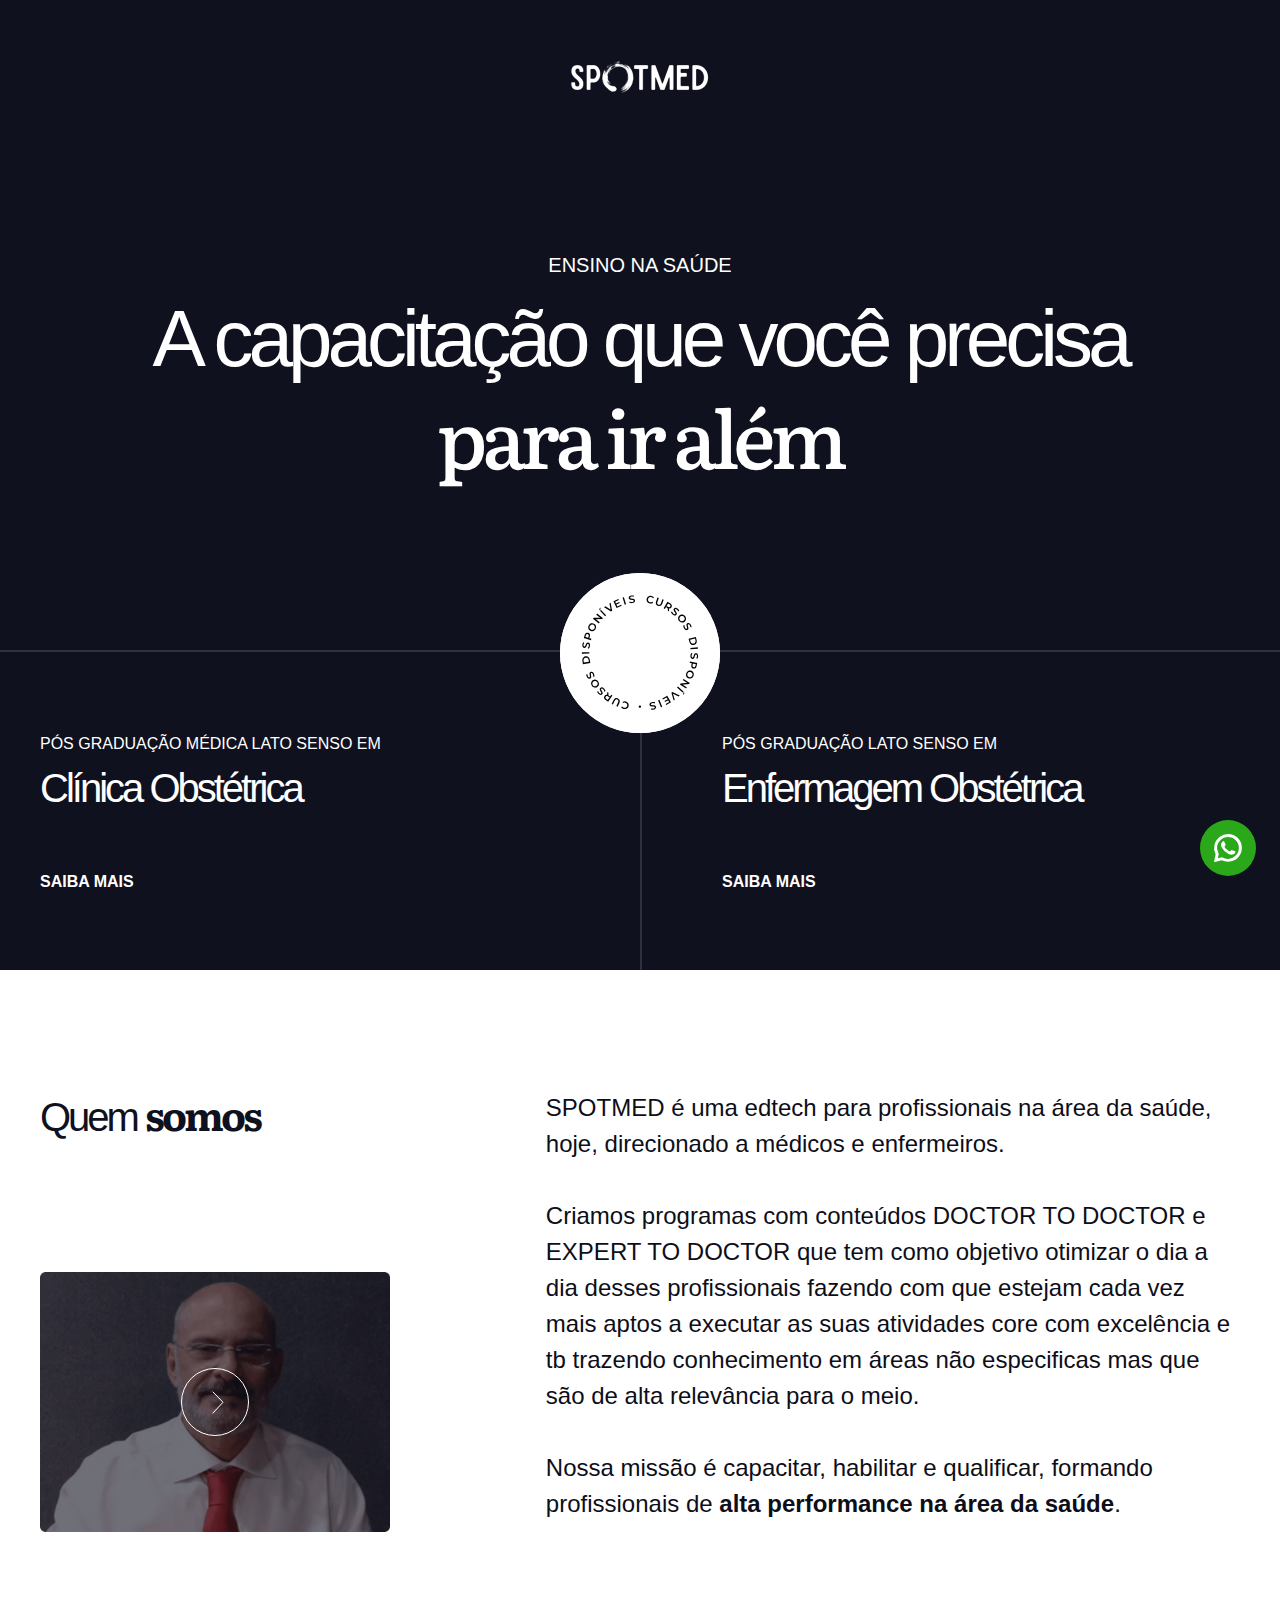
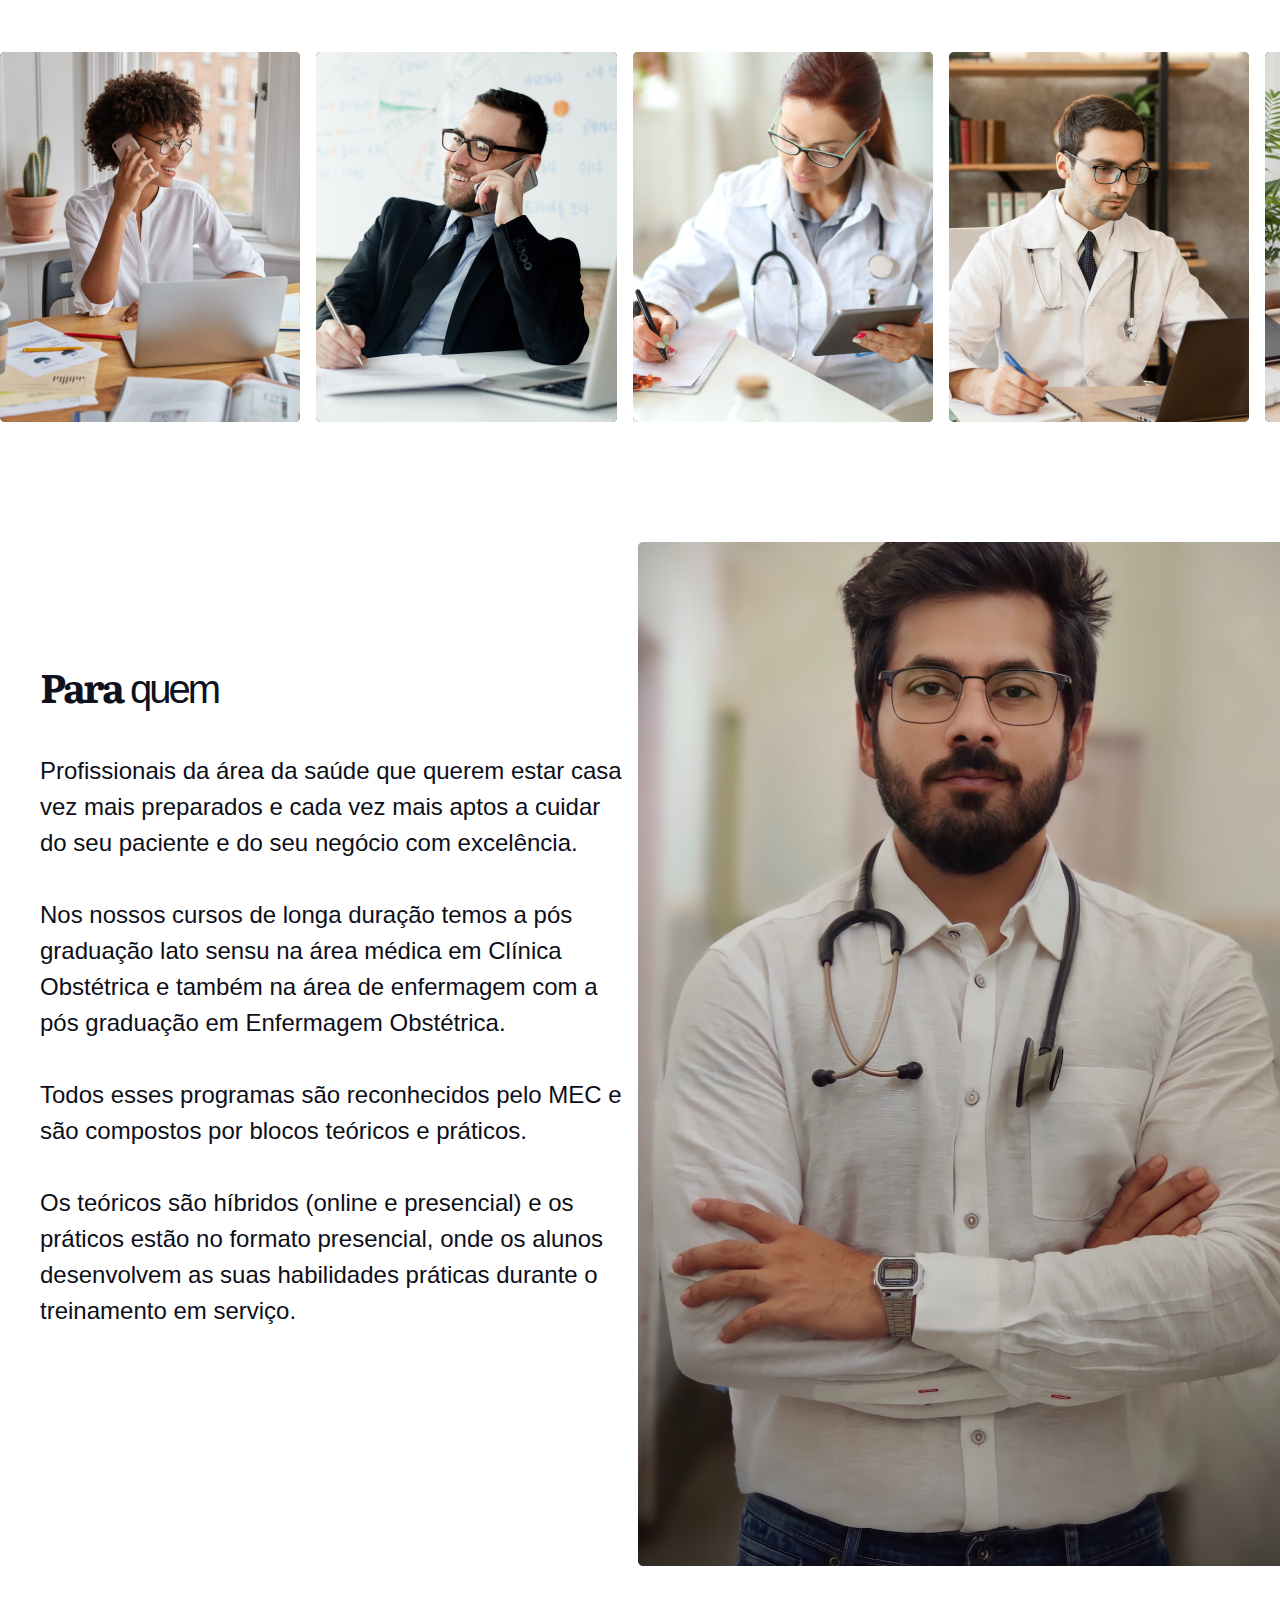
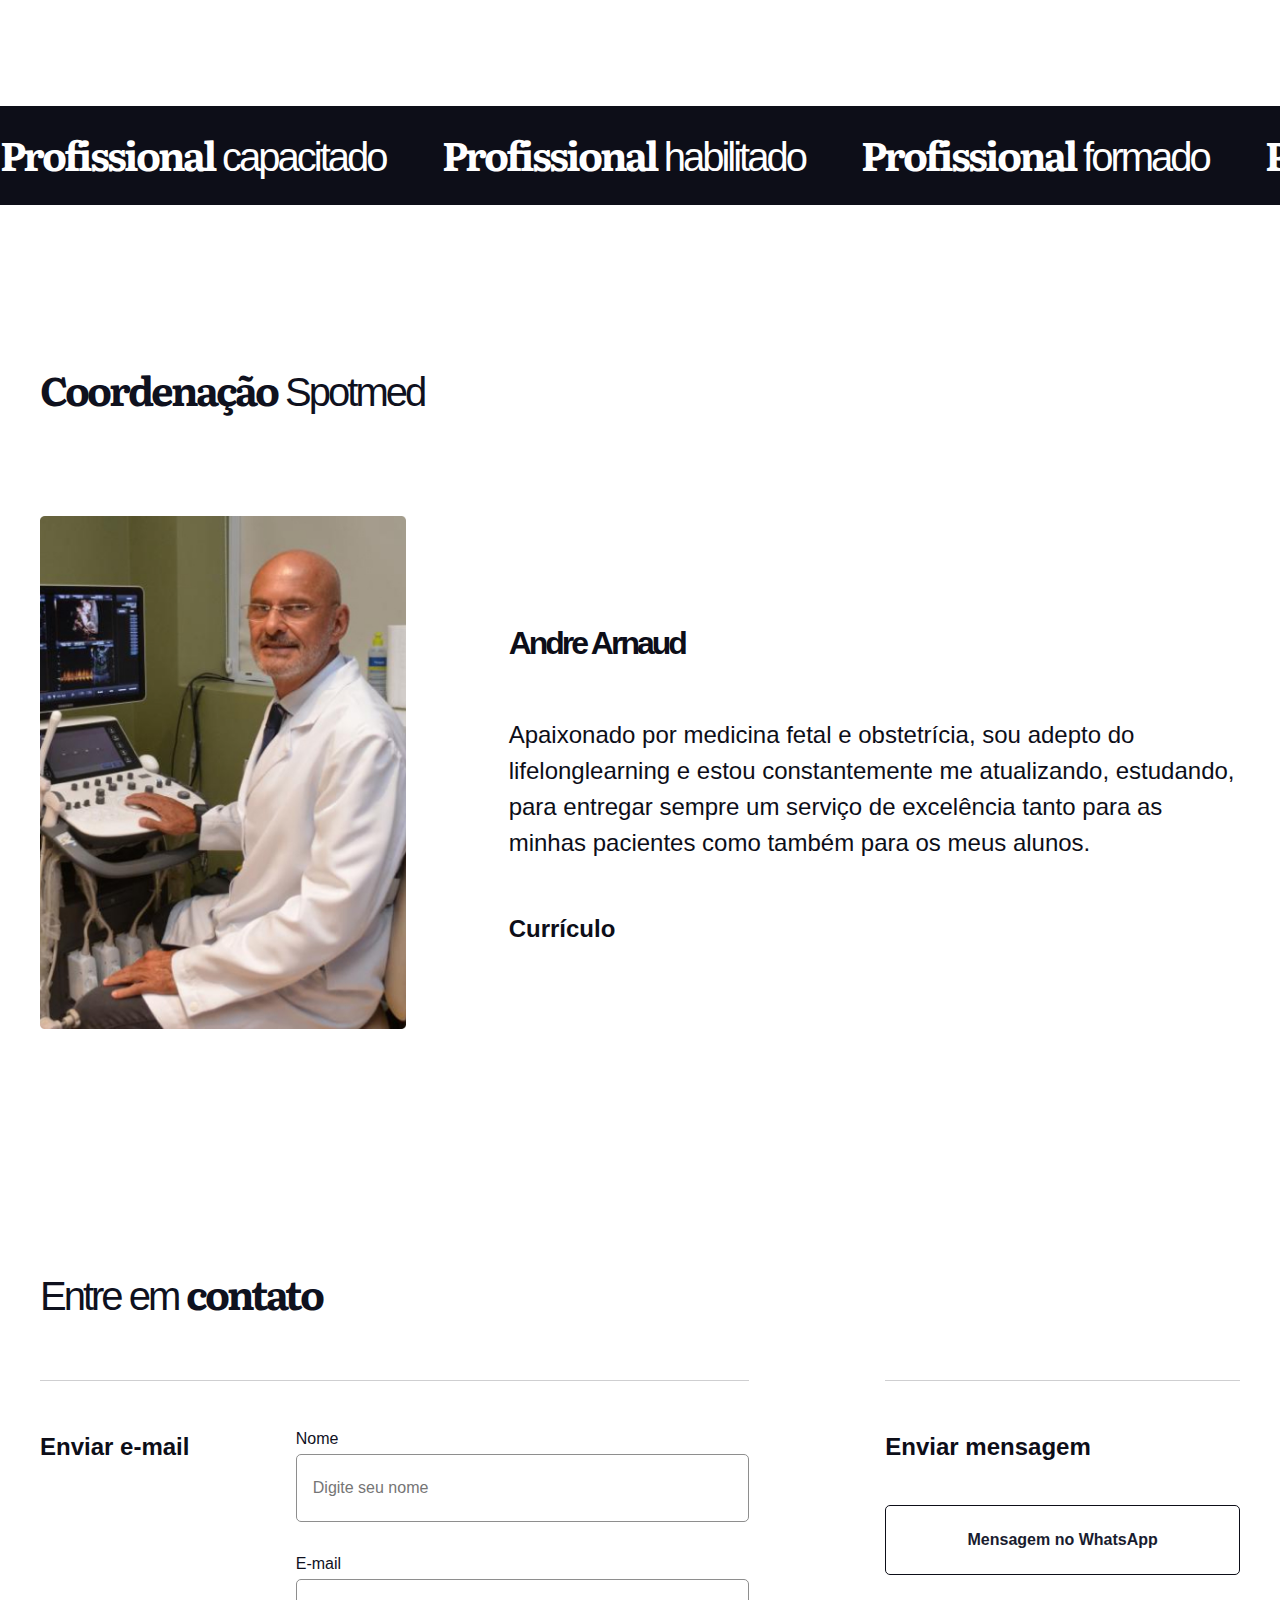
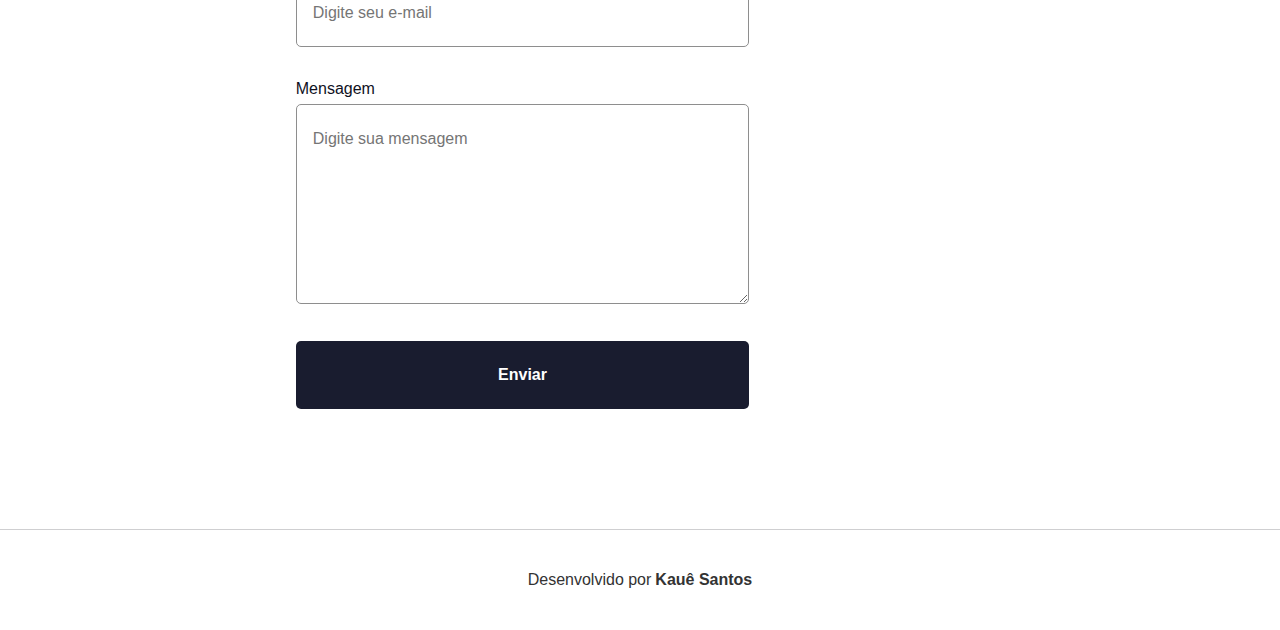
==== commit 997b346f: "v2" ====
--- a/index.html
+++ b/index.html
@@ -1,20 +1,18 @@
-<!DOCTYPE html><!--  This site was created in Webflow. https://www.webflow.com  -->
-<!--  Last Published: Fri Dec 16 2022 20:07:36 GMT+0000 (Coordinated Universal Time)  -->
+<!DOCTYPE html><!--  Last Published: Sat Dec 17 2022 17:35:33 GMT+0000 (Coordinated Universal Time)  -->
 <html data-wf-page="637b65adceb5f775b79959bf" data-wf-site="637b65adceb5f7bc689959be">
 <head>
   <meta charset="utf-8">
-  <title>Spotmed</title>
+  <title>Spotmed - Ensino na saúde</title>
   <meta content="A capacitação que você precisa para ir além" name="description">
-  <meta content="Spotmed" property="og:title">
+  <meta content="Spotmed - Ensino na saúde" property="og:title">
   <meta content="A capacitação que você precisa para ir além" property="og:description">
   <meta content="https://uploads-ssl.webflow.com/637b65adceb5f7bc689959be/637e65fcff345bec35f8fdf8_spotmed-thumbnail.png" property="og:image">
-  <meta content="Spotmed" property="twitter:title">
+  <meta content="Spotmed - Ensino na saúde" property="twitter:title">
   <meta content="A capacitação que você precisa para ir além" property="twitter:description">
   <meta content="https://uploads-ssl.webflow.com/637b65adceb5f7bc689959be/637e65fcff345bec35f8fdf8_spotmed-thumbnail.png" property="twitter:image">
   <meta property="og:type" content="website">
   <meta content="summary_large_image" name="twitter:card">
   <meta content="width=device-width, initial-scale=1" name="viewport">
-  <meta content="Webflow" name="generator">
   <link href="css/normalize.css" rel="stylesheet" type="text/css">
   <link href="css/webflow.css" rel="stylesheet" type="text/css">
   <link href="css/spotmed.webflow.css" rel="stylesheet" type="text/css">
@@ -22,7 +20,7 @@
   <script type="text/javascript">WebFont.load({  google: {    families: ["Montserrat:100,100italic,200,200italic,300,300italic,400,400italic,500,500italic,600,600italic,700,700italic,800,800italic,900,900italic"]  }});</script>
   <!-- [if lt IE 9]><script src="https://cdnjs.cloudflare.com/ajax/libs/html5shiv/3.7.3/html5shiv.min.js" type="text/javascript"></script><![endif] -->
   <script type="text/javascript">!function(o,c){var n=c.documentElement,t=" w-mod-";n.className+=t+"js",("ontouchstart"in o||o.DocumentTouch&&c instanceof DocumentTouch)&&(n.className+=t+"touch")}(window,document);</script>
-  <link href="images/favicon.ico" rel="shortcut icon" type="image/x-icon">
+  <link href="images/favicon.png" rel="shortcut icon" type="image/x-icon">
   <link href="images/webclip.png" rel="apple-touch-icon">
 </head>
 <body>
@@ -50,10 +48,10 @@
       <div class="section_courses">
         <div class="padding-global">
           <div class="container-medium">
-            <div class="div-block">
-              <div id="w-node-_5ee9c737-4571-f274-410d-9f2b45772393-b79959bf" class="div-block-4-copy">
+            <div class="cursos_desktop-grid">
+              <div id="w-node-_5ee9c737-4571-f274-410d-9f2b45772393-b79959bf" class="curso_wrapper-1">
                 <div class="div-block-3">
-                  <div class="text-block">PÓS GRADUAÇÃO LATO SENSU EM</div>
+                  <div class="text-block">Pós Graduação Médica lato senso em</div>
                   <h2>Clínica Obstétrica<br></h2>
                 </div>
                 <div data-w-id="163ac5d1-f07c-6638-040e-355cf6f81627" class="div-block-22">
@@ -61,9 +59,9 @@
                   <a href="https://andrearnaud.com.br/posgraduacao/medica" target="_blank" class="link">saiba mais</a>
                 </div>
               </div>
-              <div id="w-node-_576d6e1a-5d52-4723-5540-8eb349093f00-b79959bf" class="div-block-4">
+              <div id="w-node-_576d6e1a-5d52-4723-5540-8eb349093f00-b79959bf" class="curso_wrapper-2">
                 <div class="div-block-3">
-                  <div class="text-block">pós graduação médica lato sensu em</div>
+                  <div class="text-block">Pós Graduação lato senso em</div>
                   <h2>Enfermagem Obstétrica</h2>
                 </div>
                 <div data-w-id="7705d9a6-7704-c09e-1c40-583b5e34e525" class="div-block-24">
@@ -75,6 +73,28 @@
           </div>
         </div>
         <div data-w-id="55543487-7013-89ac-0720-28fe3866031a" class="div-block-2"><img src="images/cursos-disponiveis-circulo.svg" loading="eager" alt=""></div>
+        <div class="cursos_mobile">
+          <div class="curso_wrapper-1">
+            <div class="div-block-3">
+              <div class="text-block">Pós Graduação Médica lato senso em</div>
+              <h2>Clínica Obstétrica<br></h2>
+            </div>
+            <div data-w-id="a1303da5-903a-8882-3d32-278be1e691fd" class="div-block-22">
+              <a href="https://andrearnaud.com.br/posgraduacao/medica" target="_blank" class="link">saiba mais</a>
+              <a href="https://andrearnaud.com.br/posgraduacao/medica" target="_blank" class="link">saiba mais</a>
+            </div>
+          </div>
+          <div class="curso_wrapper-2">
+            <div class="div-block-3">
+              <div class="text-block">Pós Graduação lato senso em</div>
+              <h2>Enfermagem Obstétrica</h2>
+            </div>
+            <div data-w-id="15a92306-c555-a497-ddf1-f41b0b1a0ddc" class="div-block-24">
+              <a href="https://andrearnaud.com.br/posgraduacao/enfermagem/" target="_blank" class="link">saiba mais</a>
+              <a href="https://andrearnaud.com.br/posgraduacao/enfermagem/" target="_blank" class="link">saiba mais</a>
+            </div>
+          </div>
+        </div>
       </div>
       <div class="section_about">
         <div class="padding-global">
@@ -82,7 +102,7 @@
             <div class="div-block-5">
               <div id="w-node-_0c292c30-9548-0a54-a852-3260965dc331-b79959bf" class="div-block-19">
                 <h2 class="heading-2">Quem <span class="text-span-2">somos</span></h2>
-                <div data-w-id="49a273c5-d40f-835d-854b-d649c1923191" class="div-block-20"><img src="images/bg_video-andre.png" loading="lazy" sizes="(max-width: 479px) 89vw, (max-width: 767px) 90vw, (max-width: 991px) 92vw, 350px" srcset="images/bg_video-andre-p-500.png 500w, images/bg_video-andre-p-800.png 800w, images/bg_video-andre.png 936w" alt="" class="image-6"><img src="images/icon_play-video.svg" loading="lazy" alt="" class="image-7"></div>
+                <div data-w-id="49a273c5-d40f-835d-854b-d649c1923191" class="div-block-20"><img src="images/bg_video-andre.png" loading="lazy" sizes="(max-width: 479px) 89vw, (max-width: 767px) 90vw, (max-width: 991px) 91vw, 350px" srcset="images/bg_video-andre-p-500.png 500w, images/bg_video-andre-p-800.png 800w, images/bg_video-andre.png 936w" alt="" class="image-6"><img src="images/icon_play-video.svg" loading="lazy" alt="" class="image-7"></div>
               </div>
               <div id="w-node-_3ac12c4c-2788-8532-a6ae-b1ebdb1619be-b79959bf">
                 <p>SPOTMED é uma edtech para profissionais na área da saúde, hoje, direcionado a médicos e enfermeiros. <br><br>Criamos programas com conteúdos DOCTOR TO DOCTOR e EXPERT TO DOCTOR que tem como objetivo otimizar o dia a dia desses profissionais fazendo com que estejam cada vez mais aptos a executar as suas atividades core com excelência e tb trazendo conhecimento em áreas não especificas mas que são de alta relevância para o meio. <br><br>Nossa missão é capacitar, habilitar e qualificar, formando profissionais de <strong>alta performance na área da saúde</strong>.</p>
@@ -168,7 +188,7 @@
                 </div>
                 <div id="w-node-_35d7472b-c0cd-7012-dc5b-62f08a98d119-b79959bf" class="block_mensagem">
                   <p class="paragraph">Enviar mensagem</p>
-                  <a href="#" class="button_whatsapp-large w-button">Mensagem no WhatsApp</a>
+                  <a href="https://wa.me/5521993943714" target="_blank" class="button_whatsapp-large w-button">Mensagem no WhatsApp</a>
                 </div>
               </div>
             </div>
@@ -184,11 +204,11 @@
           </div>
         </div>
       </div>
-      <a href="#" class="button_whatsapp w-inline-block"><img src="images/whatsapp.svg" loading="lazy" alt="" class="image-3"></a>
+      <a href="https://wa.me/5521993943714" target="_blank" class="button_whatsapp w-inline-block"><img src="images/whatsapp.svg" loading="lazy" alt="" class="image-3"></a>
       <div class="section_video-open">
         <div class="video_wrapper">
           <div data-w-id="3aadb43a-8c61-86a3-c6cd-2116520fdc55" class="button_close-video"><img src="images/close-icon.svg" loading="lazy" alt="" class="image-8"></div>
-          <div style="padding-top:100%" class="video w-video w-embed"><iframe class="embedly-embed" src="https://cdn.embedly.com/widgets/media.html?src=https%3A%2F%2Fplayer.vimeo.com%2Fvideo%2F778666153%3Fh%3D84ac5a5f98%26app_id%3D122963&dntp=1&display_name=Vimeo&url=https%3A%2F%2Fvimeo.com%2F778666153&image=https%3A%2F%2Fi.vimeocdn.com%2Fvideo%2F1562709071-2de07488efa8539e9aec6b43dc40bc61bfb209578eea2a5b1afe8bd83ca4bcb4-d_640&key=96f1f04c5f4143bcb0f2e68c87d65feb&type=text%2Fhtml&schema=vimeo" scrolling="no" allowfullscreen="" title="CEO Spotmed"></iframe></div>
+          <div style="padding-top:100%" class="video w-video w-embed"><iframe class="embedly-embed" src="https://cdn.embedly.com/widgets/media.html?src=https%3A%2F%2Fplayer.vimeo.com%2Fvideo%2F781900297%3Fh%3D68f506fe93%26app_id%3D122963&dntp=1&display_name=Vimeo&url=https%3A%2F%2Fvimeo.com%2F781900297&image=https%3A%2F%2Fi.vimeocdn.com%2Fvideo%2F1569513027-1c95fb59f1220cbb8339281101d0069259d0a75a54dcc603b274a80dd0fe3573-d_640&key=96f1f04c5f4143bcb0f2e68c87d65feb&type=text%2Fhtml&schema=vimeo" scrolling="no" allowfullscreen="" title="CEO da SPOTMED_.mp4"></iframe></div>
         </div>
       </div>
     </div>
@@ -198,4 +218,4 @@
   <!-- [if lte IE 9]><script src="https://cdnjs.cloudflare.com/ajax/libs/placeholders/3.0.2/placeholders.min.js"></script><![endif] -->
   <script src="https://paginas.rocks/scripts/capture/form/async-form-capture.js" async="" defer=""></script>
 </body>
-</html>+</html>
--- a/css/spotmed.webflow.css
+++ b/css/spotmed.webflow.css
@@ -116,7 +116,7 @@
   background-color: #0f111e;
 }
 
-.div-block {
+.cursos_desktop-grid {
   display: -ms-grid;
   display: grid;
   grid-auto-columns: 1fr;
@@ -183,14 +183,14 @@
   grid-row-gap: 8px;
 }
 
-.div-block-4 {
+.curso_wrapper-2 {
   padding-top: 80px;
   padding-bottom: 80px;
   padding-left: 80px;
   border-left: 2px solid #2e3142;
 }
 
-.div-block-4-copy {
+.curso_wrapper-1 {
   padding-top: 80px;
   padding-bottom: 80px;
 }
@@ -729,6 +729,62 @@
   text-transform: uppercase;
 }
 
+.cursos_mobile {
+  display: none;
+}
+
+.hero_msg-enviada {
+  display: -webkit-box;
+  display: -webkit-flex;
+  display: -ms-flexbox;
+  display: flex;
+  -webkit-box-orient: vertical;
+  -webkit-box-direction: normal;
+  -webkit-flex-direction: column;
+  -ms-flex-direction: column;
+  flex-direction: column;
+  -webkit-box-pack: center;
+  -webkit-justify-content: center;
+  -ms-flex-pack: center;
+  justify-content: center;
+  -webkit-box-align: center;
+  -webkit-align-items: center;
+  -ms-flex-align: center;
+  align-items: center;
+  grid-column-gap: 56px;
+  grid-row-gap: 56px;
+}
+
+.button_back {
+  display: -webkit-box;
+  display: -webkit-flex;
+  display: -ms-flexbox;
+  display: flex;
+  height: 70px;
+  padding: 24px 56px;
+  -webkit-box-pack: center;
+  -webkit-justify-content: center;
+  -ms-flex-pack: center;
+  justify-content: center;
+  -webkit-box-align: center;
+  -webkit-align-items: center;
+  -ms-flex-align: center;
+  align-items: center;
+  border: 1px solid #0d0e18;
+  border-radius: 5px;
+  background-color: #fff;
+  color: #0f111e;
+  font-size: 1rem;
+  line-height: 1;
+  font-weight: 600;
+}
+
+.button_back:hover {
+  border-color: #fff;
+  background-color: rgba(255, 255, 255, 0);
+  color: #fff;
+}
+
 @media screen and (max-width: 991px) {
   .heading_hero {
     width: 100%;
@@ -802,7 +858,8 @@
     padding-bottom: 120px;
   }
 
-  .div-block {
+  .cursos_desktop-grid {
+    display: none;
     -ms-grid-columns: 1fr;
     grid-template-columns: 1fr;
   }
@@ -823,12 +880,13 @@
     text-align: center;
   }
 
-  .div-block-4 {
+  .curso_wrapper-2 {
     display: -webkit-box;
     display: -webkit-flex;
     display: -ms-flexbox;
     display: flex;
-    padding-left: 0px;
+    padding-right: 2rem;
+    padding-left: 2rem;
     -webkit-box-orient: vertical;
     -webkit-box-direction: normal;
     -webkit-flex-direction: column;
@@ -846,11 +904,13 @@
     text-align: center;
   }
 
-  .div-block-4-copy {
+  .curso_wrapper-1 {
     display: -webkit-box;
     display: -webkit-flex;
     display: -ms-flexbox;
     display: flex;
+    padding-right: 2rem;
+    padding-left: 2rem;
     -webkit-box-orient: vertical;
     -webkit-box-direction: normal;
     -webkit-flex-direction: column;
@@ -864,6 +924,50 @@
     -webkit-align-items: center;
     -ms-flex-align: center;
     align-items: center;
+    border-bottom: 2px solid #2e3142;
+  }
+
+  .section_about {
+    padding-top: 80px;
+    padding-bottom: 0px;
+  }
+
+  .about_slide-photos {
+    margin-top: 60px;
+  }
+
+  .section_coordination {
+    padding-top: 80px;
+    padding-bottom: 60px;
+  }
+
+  .div-block-6 {
+    margin-top: 60px;
+    grid-column-gap: 60px;
+    grid-row-gap: 60px;
+  }
+
+  .div-block-7 {
+    grid-column-gap: 32px;
+    grid-row-gap: 32px;
+  }
+
+  .div-block-8 {
+    padding-top: 80px;
+  }
+
+  .faixa_slide-text {
+    margin-top: 80px;
+  }
+
+  .section_contact {
+    padding-top: 60px;
+    padding-bottom: 60px;
+  }
+
+  .div-block-13 {
+    grid-column-gap: 60px;
+    grid-row-gap: 60px;
   }
 
   .block_email {
@@ -878,12 +982,87 @@
     width: 400px;
     height: 470px;
   }
+
+  .html-embed {
+    margin-top: 32px;
+  }
+
+  .text-block-3 {
+    font-size: 1rem;
+  }
+
+  .cursos_mobile {
+    display: -webkit-box;
+    display: -webkit-flex;
+    display: -ms-flexbox;
+    display: flex;
+    -webkit-box-orient: vertical;
+    -webkit-box-direction: normal;
+    -webkit-flex-direction: column;
+    -ms-flex-direction: column;
+    flex-direction: column;
+  }
 }
 
 @media screen and (max-width: 479px) {
+  .padding-global {
+    padding-right: 2rem;
+    padding-left: 2rem;
+  }
+
+  .curso_wrapper-2 {
+    padding-right: 2rem;
+    padding-left: 2rem;
+  }
+
+  .curso_wrapper-1 {
+    padding-right: 2rem;
+    padding-left: 2rem;
+  }
+
+  .div-block-5 {
+    grid-column-gap: 40px;
+    grid-row-gap: 40px;
+  }
+
+  .section_coordination {
+    padding-bottom: 0px;
+  }
+
+  .div-block-6 {
+    grid-column-gap: 48px;
+    grid-row-gap: 48px;
+  }
+
+  .link-2 {
+    font-size: 1.2rem;
+  }
+
+  .section_contact {
+    padding-top: 80px;
+  }
+
+  .button_whatsapp-large {
+    line-height: 1.5;
+    text-align: center;
+  }
+
+  .txt_enviar-email {
+    width: 100%;
+  }
+
+  .image-3 {
+    width: 48px;
+  }
+
   .video_wrapper {
     width: 300px;
     height: 370px;
+  }
+
+  .button_back {
+    line-height: 1.5;
+    text-align: center;
   }
 }
 
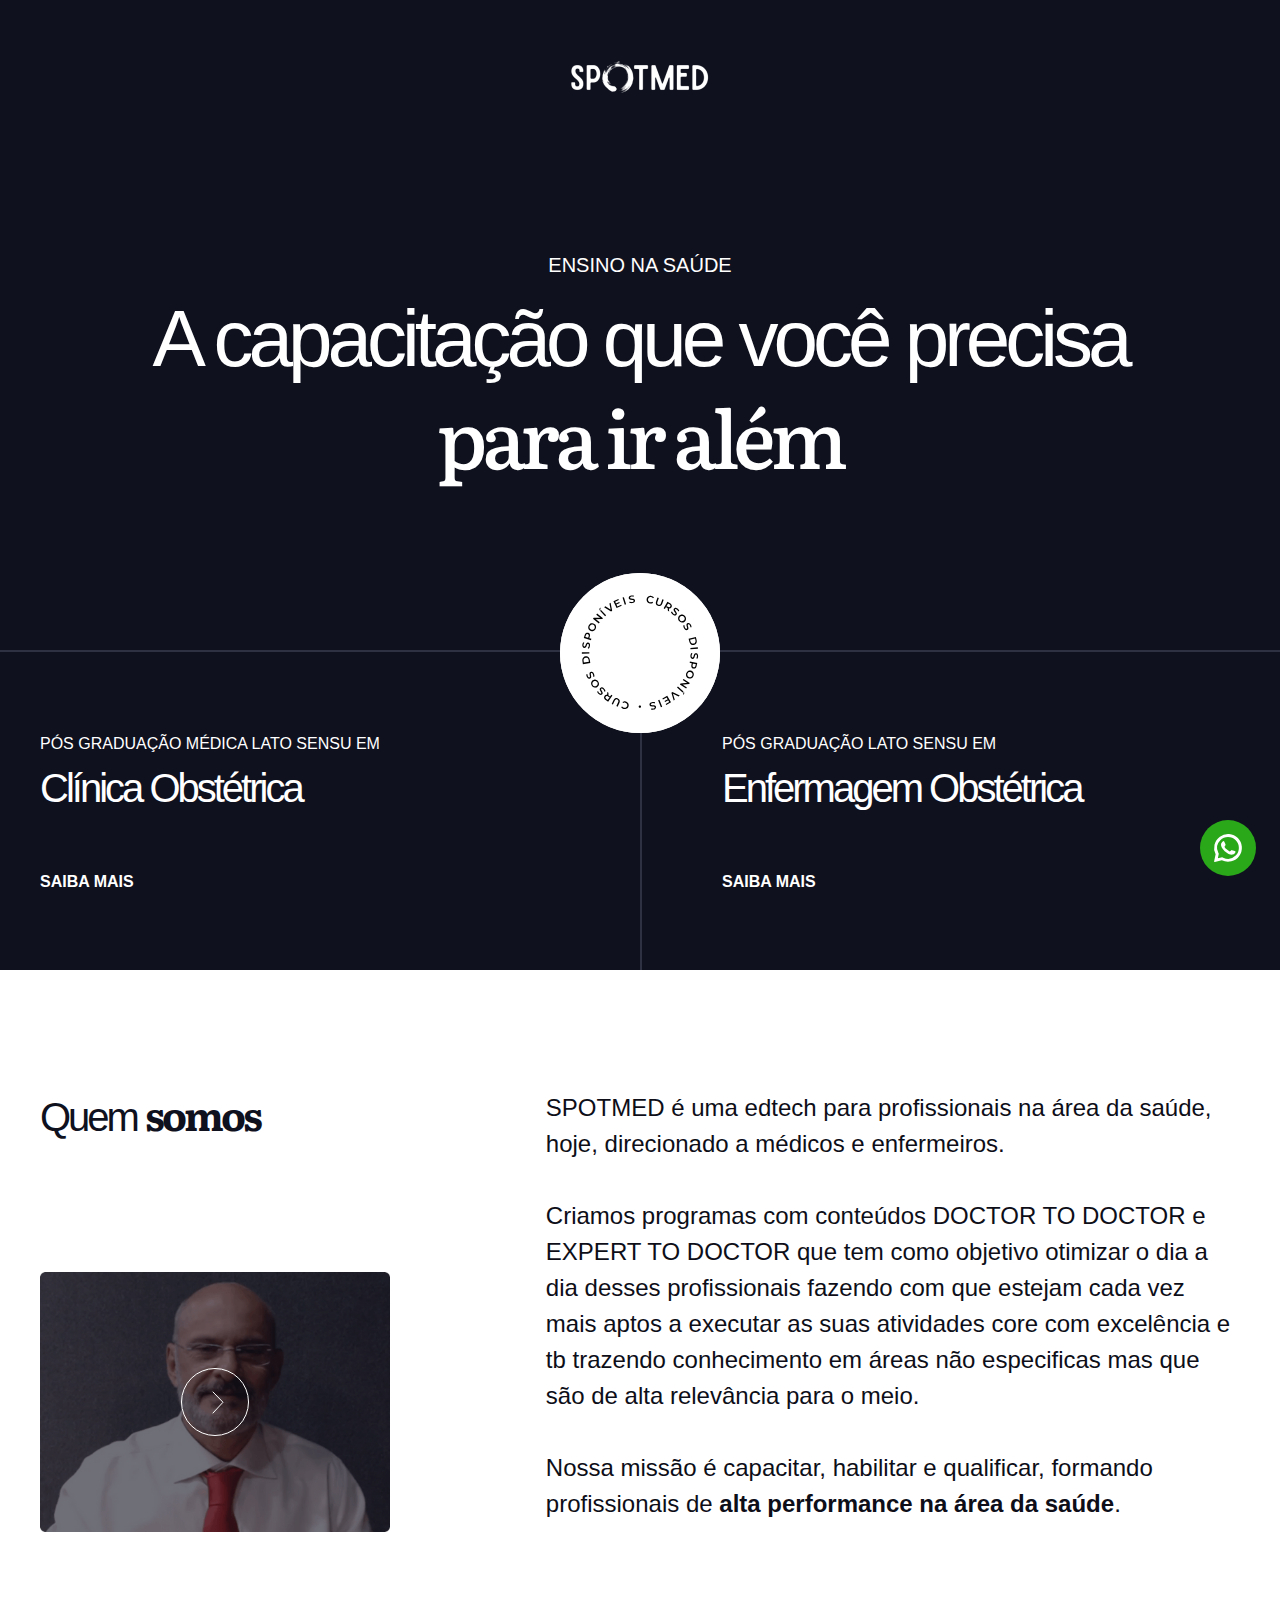
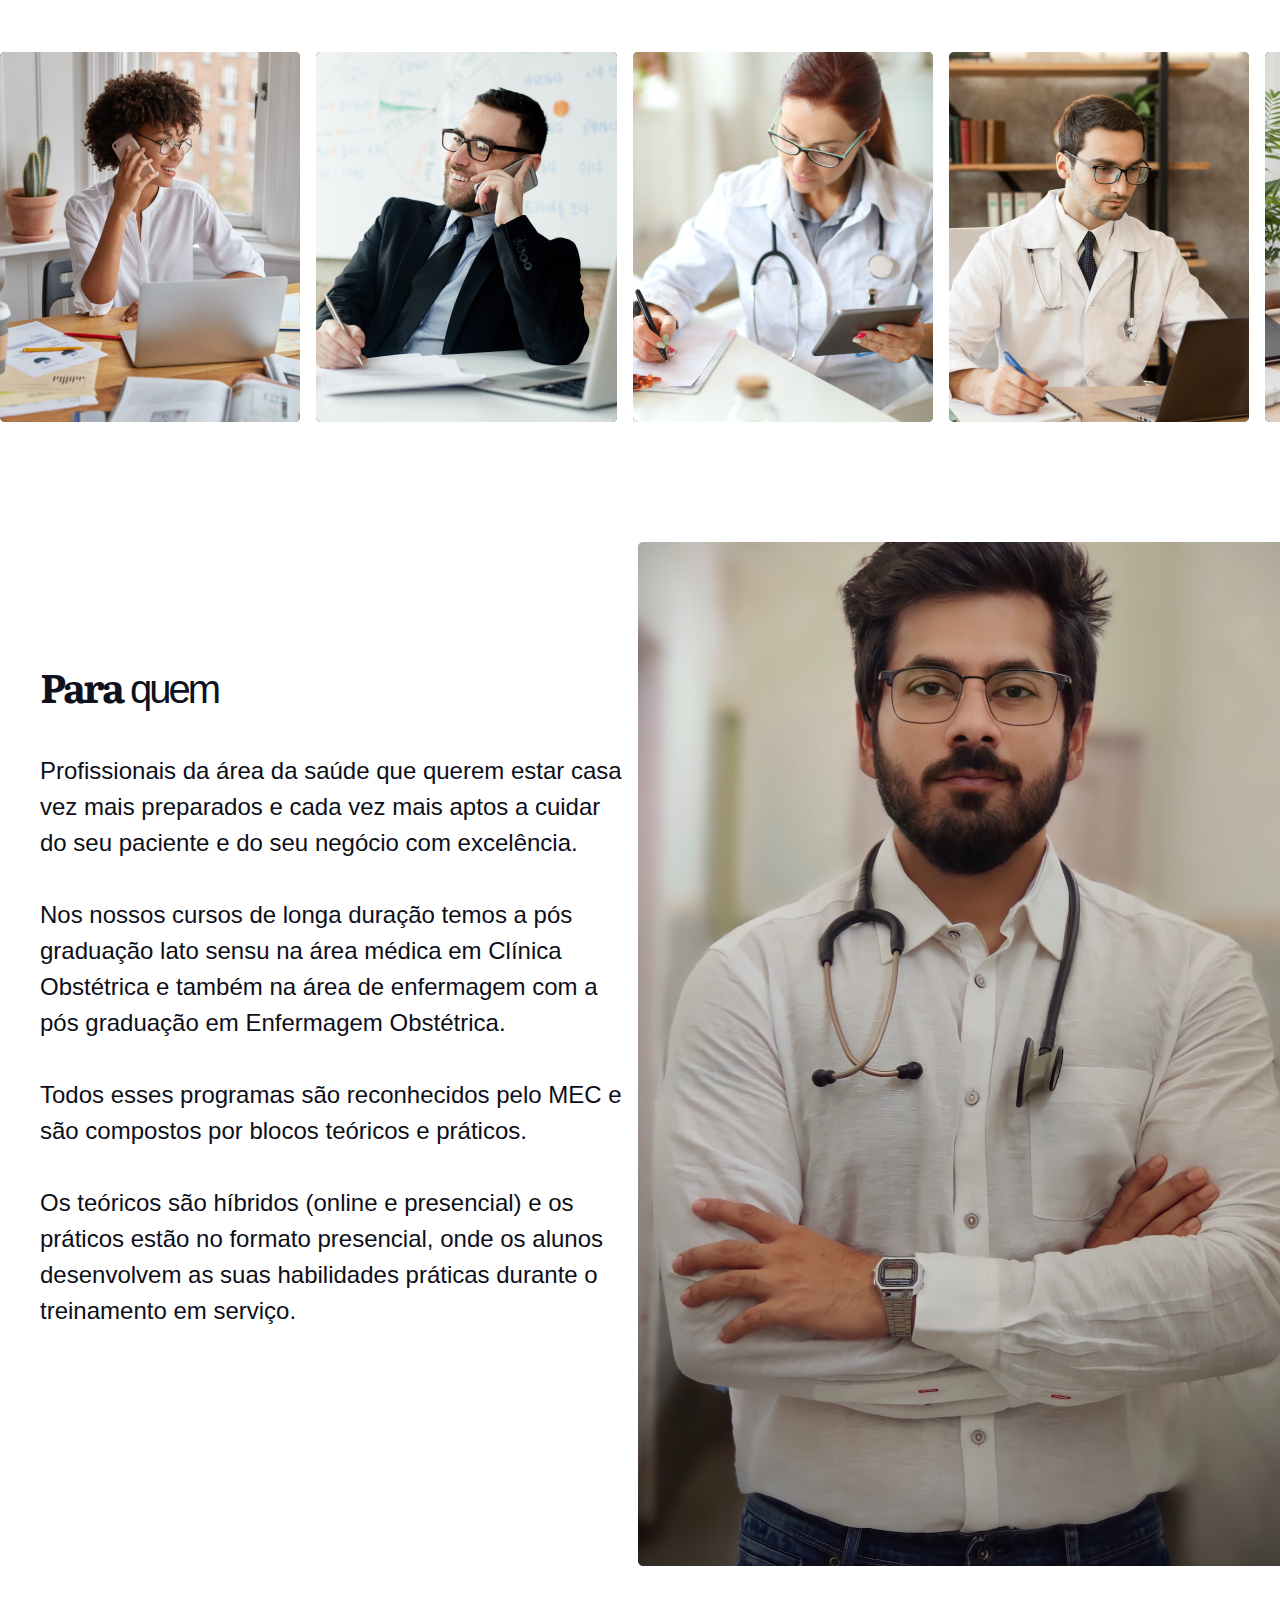
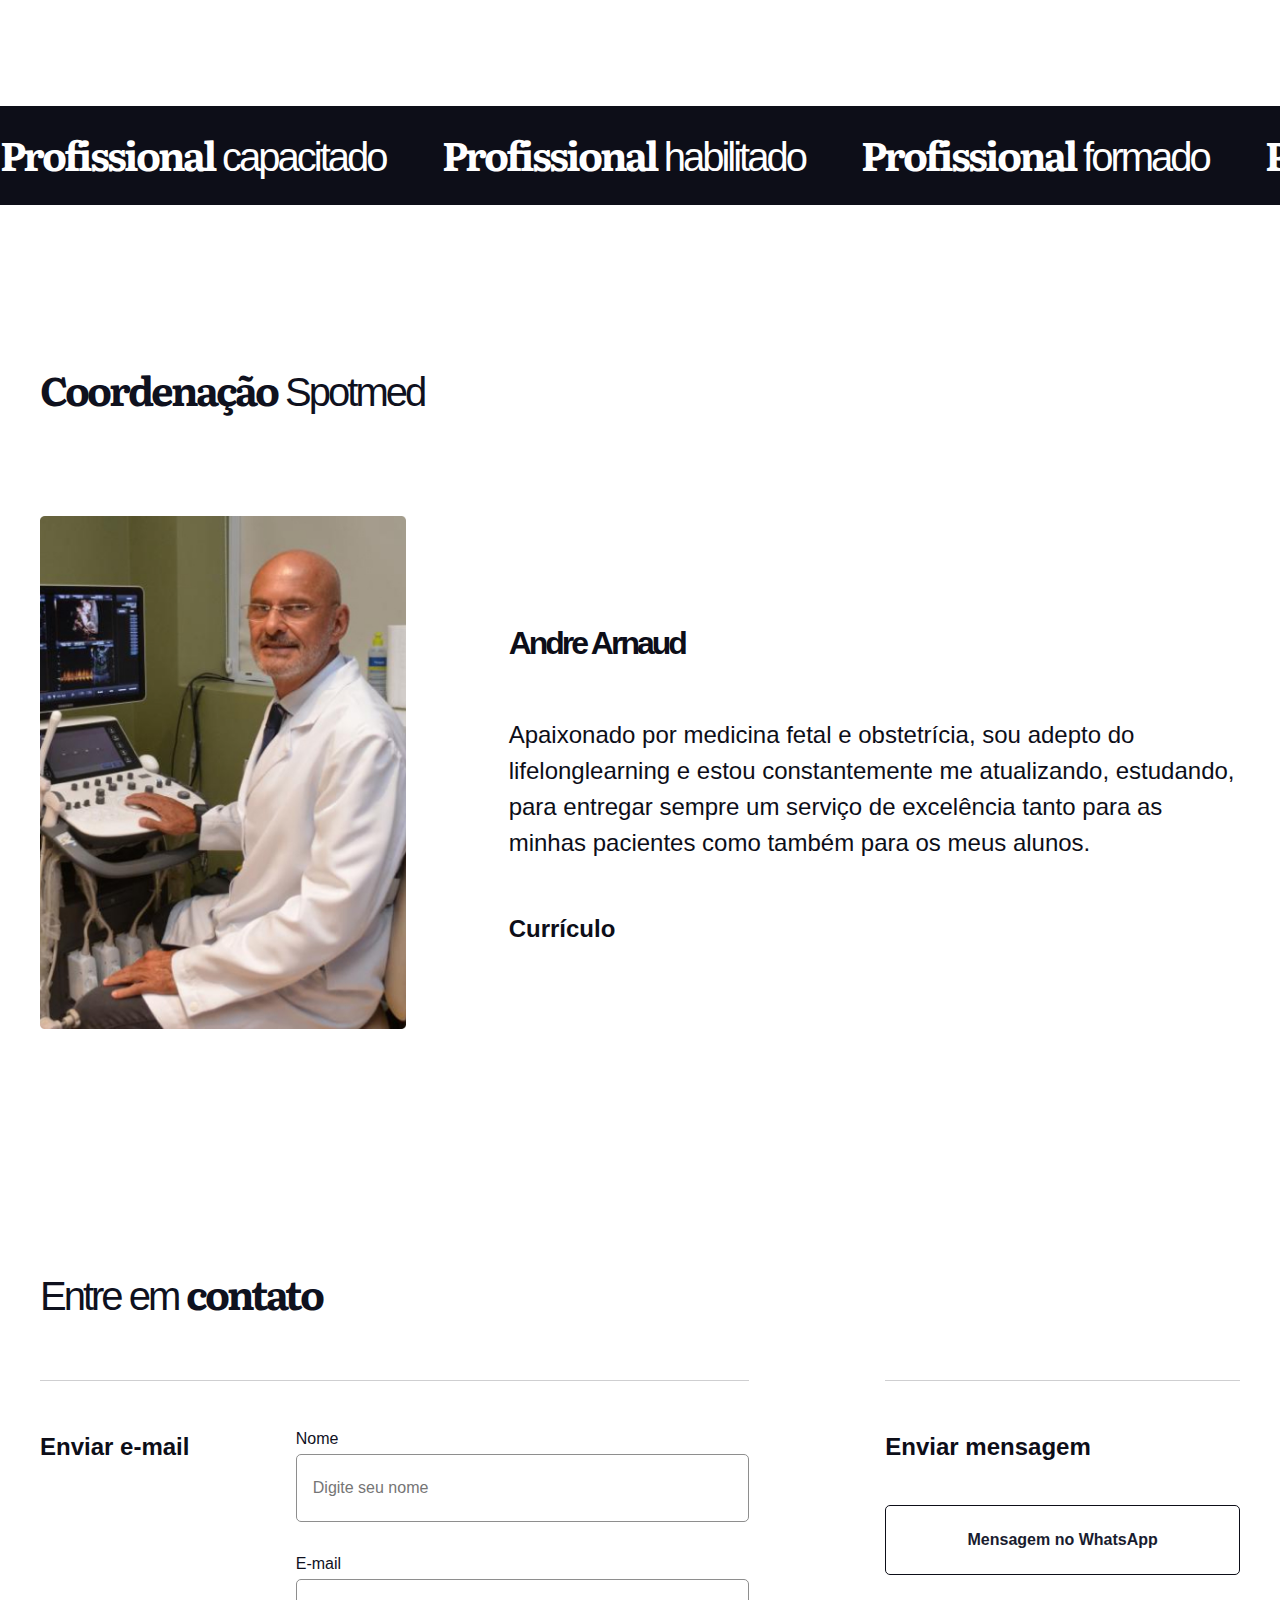
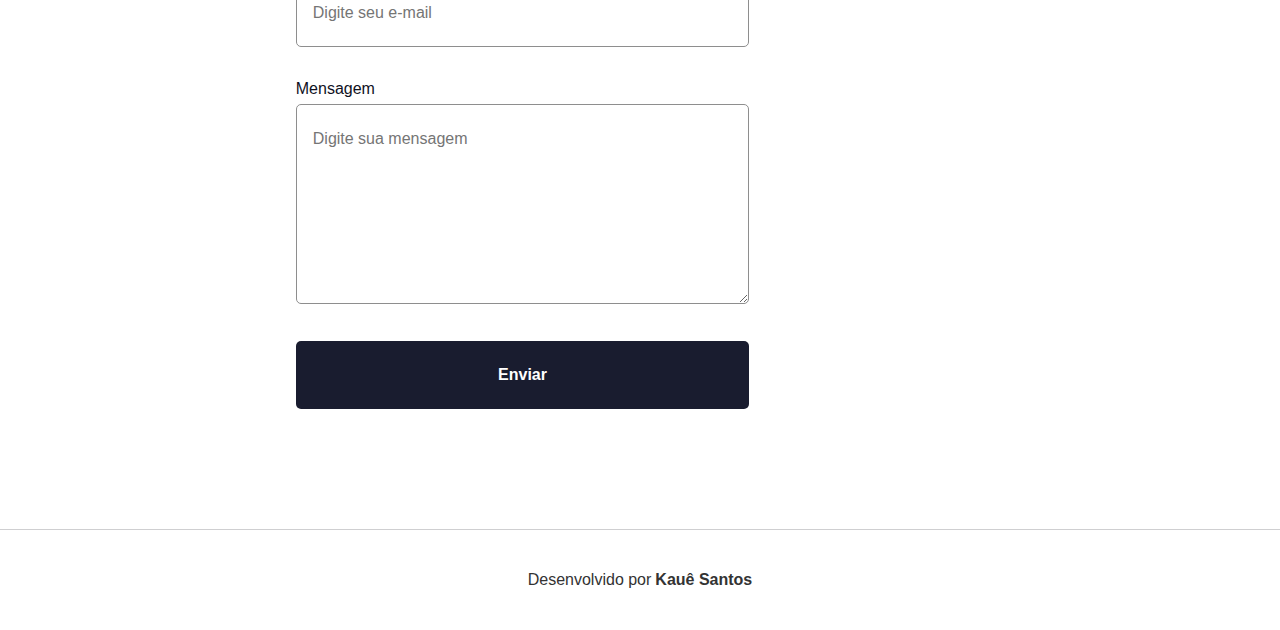
==== commit 331424eb: "v3 - Sensu" ====
--- a/index.html
+++ b/index.html
@@ -51,7 +51,7 @@
             <div class="cursos_desktop-grid">
               <div id="w-node-_5ee9c737-4571-f274-410d-9f2b45772393-b79959bf" class="curso_wrapper-1">
                 <div class="div-block-3">
-                  <div class="text-block">Pós Graduação Médica lato senso em</div>
+                  <div class="text-block">Pós Graduação Médica lato sensu em</div>
                   <h2>Clínica Obstétrica<br></h2>
                 </div>
                 <div data-w-id="163ac5d1-f07c-6638-040e-355cf6f81627" class="div-block-22">
@@ -61,7 +61,7 @@
               </div>
               <div id="w-node-_576d6e1a-5d52-4723-5540-8eb349093f00-b79959bf" class="curso_wrapper-2">
                 <div class="div-block-3">
-                  <div class="text-block">Pós Graduação lato senso em</div>
+                  <div class="text-block">Pós Graduação lato sensu em</div>
                   <h2>Enfermagem Obstétrica</h2>
                 </div>
                 <div data-w-id="7705d9a6-7704-c09e-1c40-583b5e34e525" class="div-block-24">
@@ -76,7 +76,7 @@
         <div class="cursos_mobile">
           <div class="curso_wrapper-1">
             <div class="div-block-3">
-              <div class="text-block">Pós Graduação Médica lato senso em</div>
+              <div class="text-block">Pós Graduação Médica lato sensu em</div>
               <h2>Clínica Obstétrica<br></h2>
             </div>
             <div data-w-id="a1303da5-903a-8882-3d32-278be1e691fd" class="div-block-22">
@@ -86,7 +86,7 @@
           </div>
           <div class="curso_wrapper-2">
             <div class="div-block-3">
-              <div class="text-block">Pós Graduação lato senso em</div>
+              <div class="text-block">Pós Graduação lato sensu em</div>
               <h2>Enfermagem Obstétrica</h2>
             </div>
             <div data-w-id="15a92306-c555-a497-ddf1-f41b0b1a0ddc" class="div-block-24">
